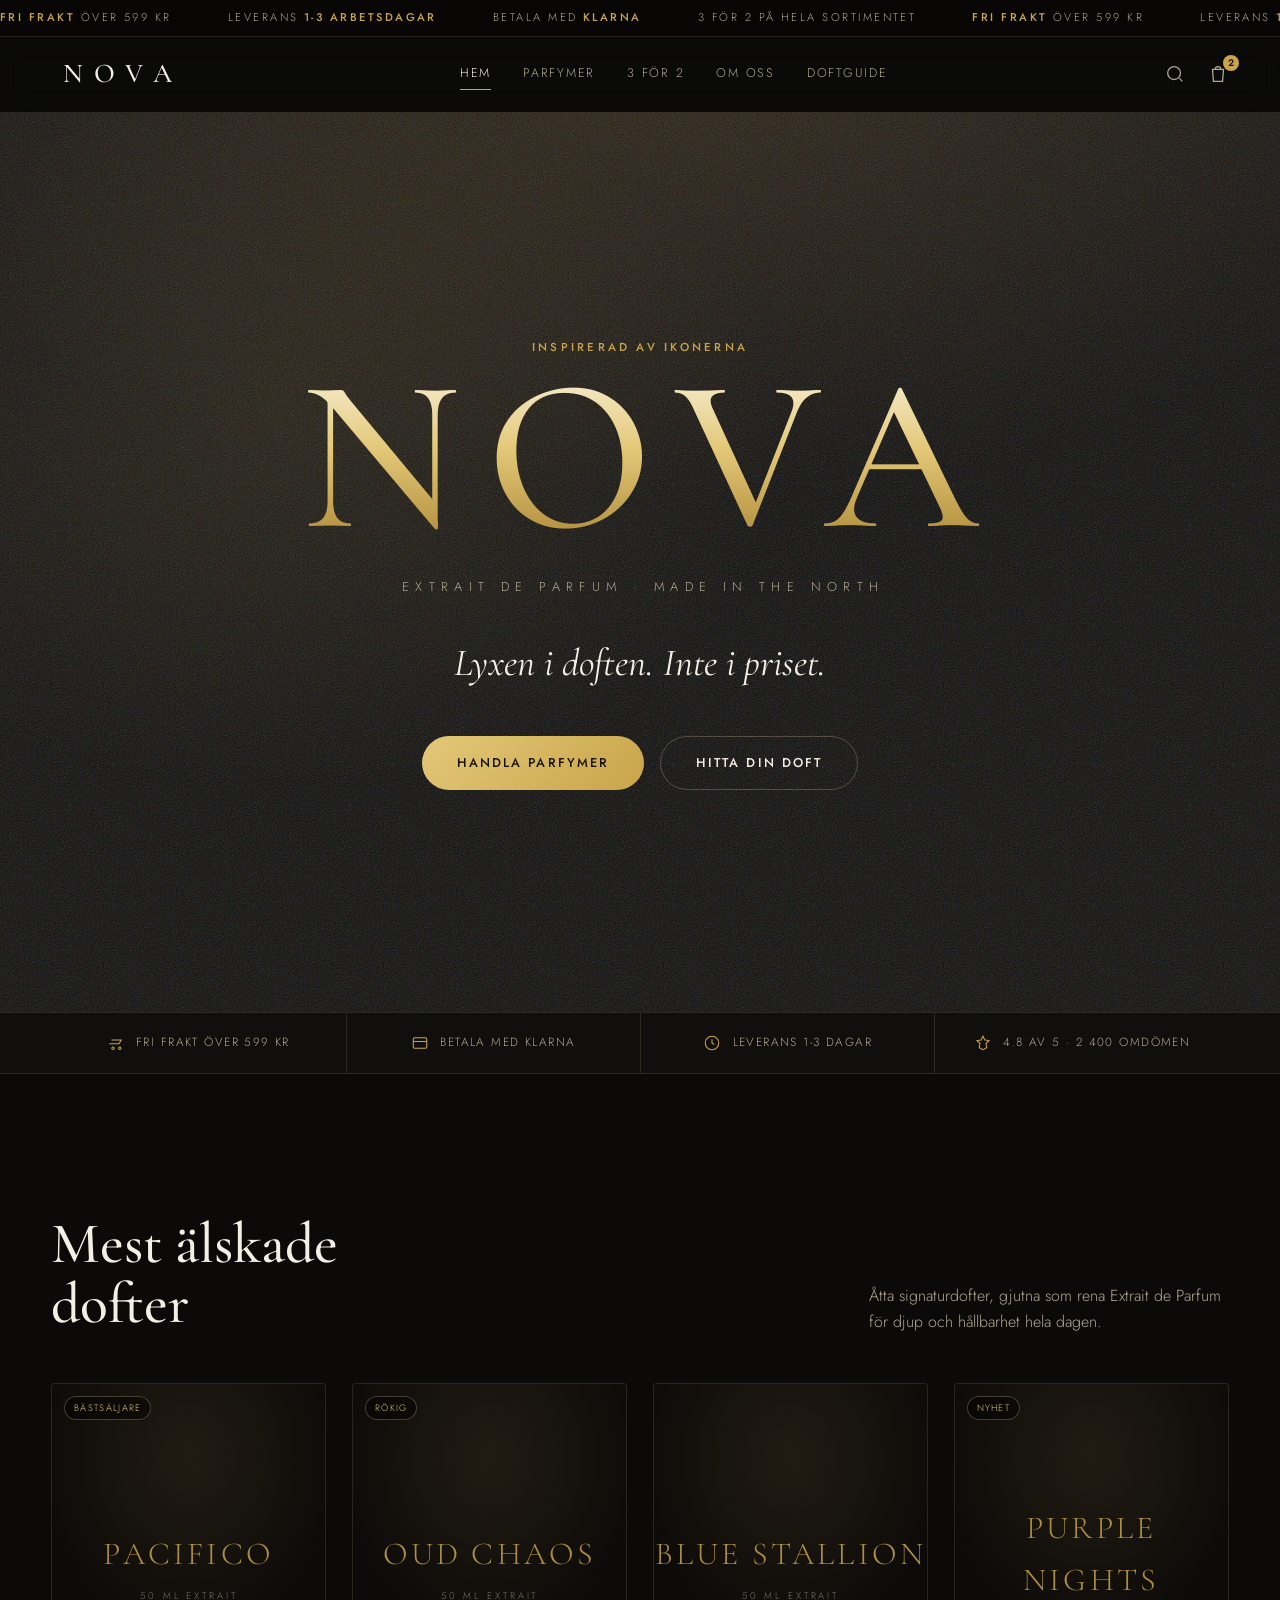
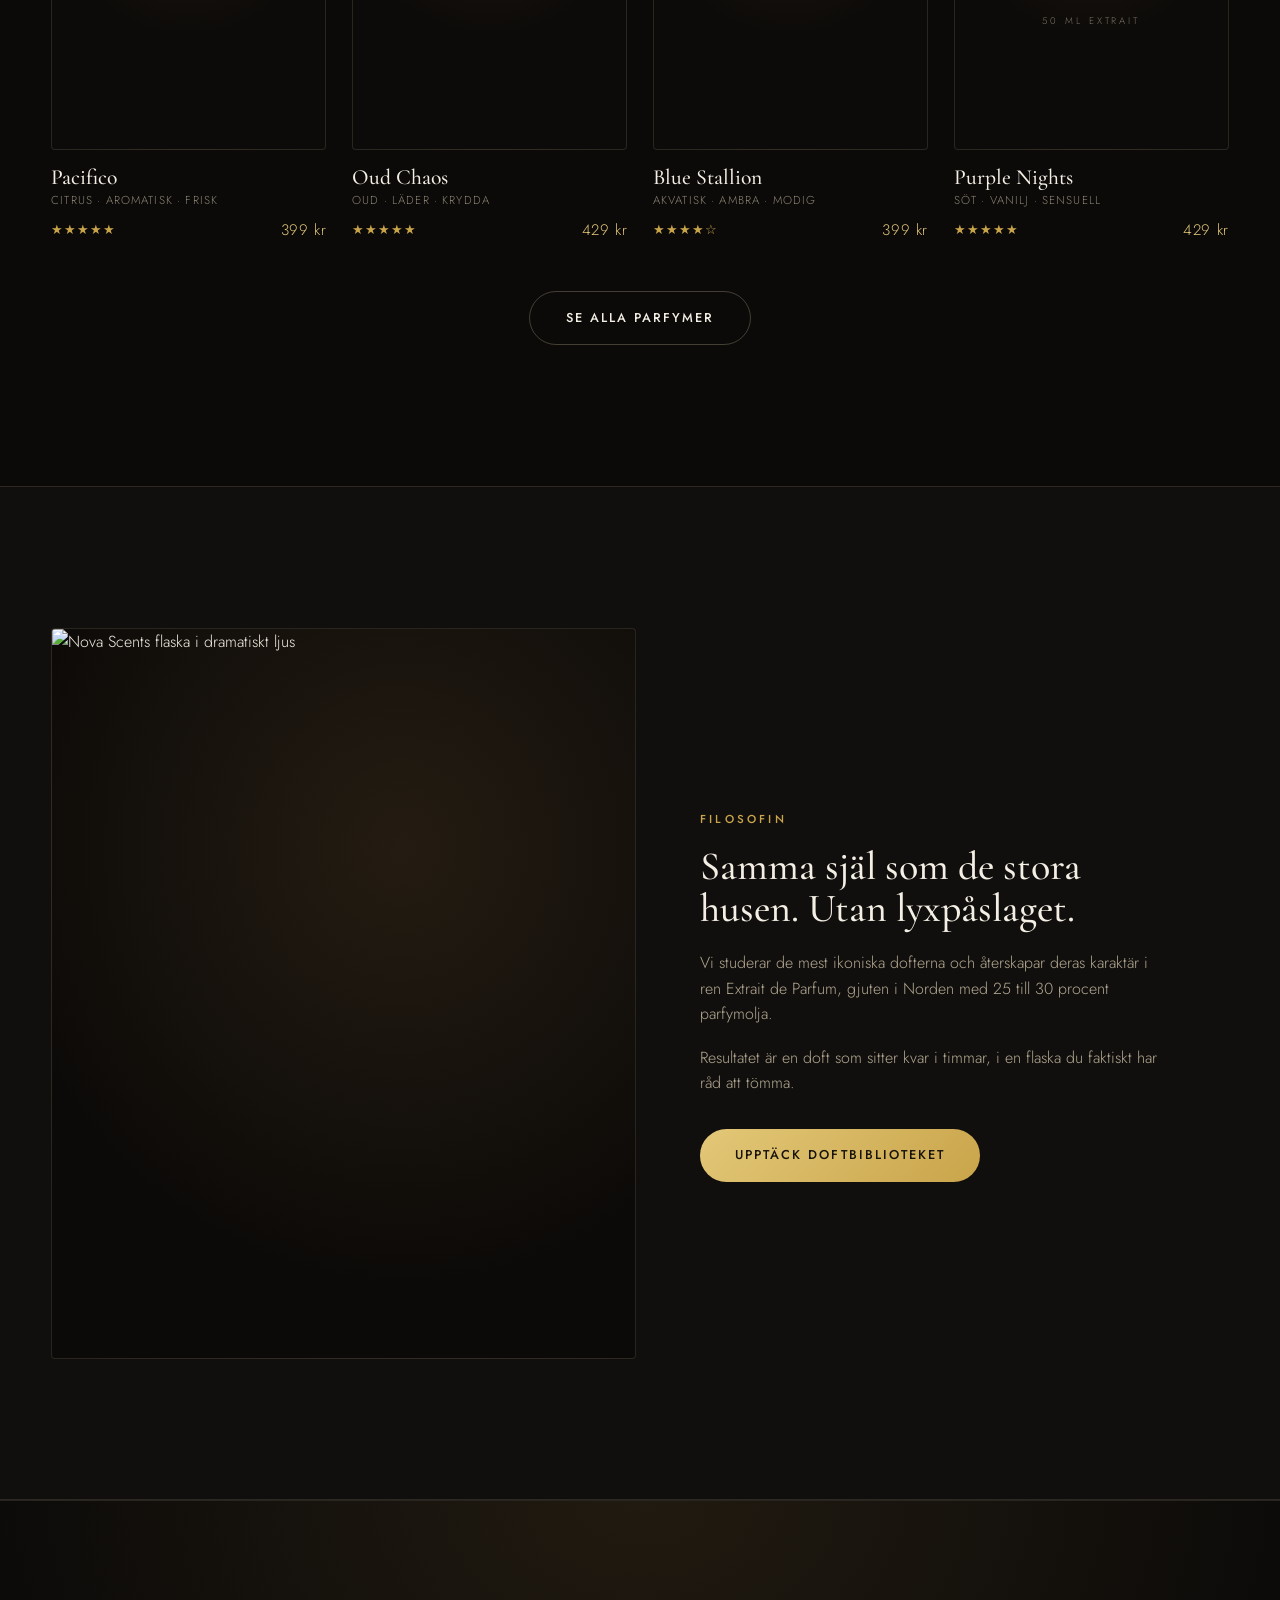
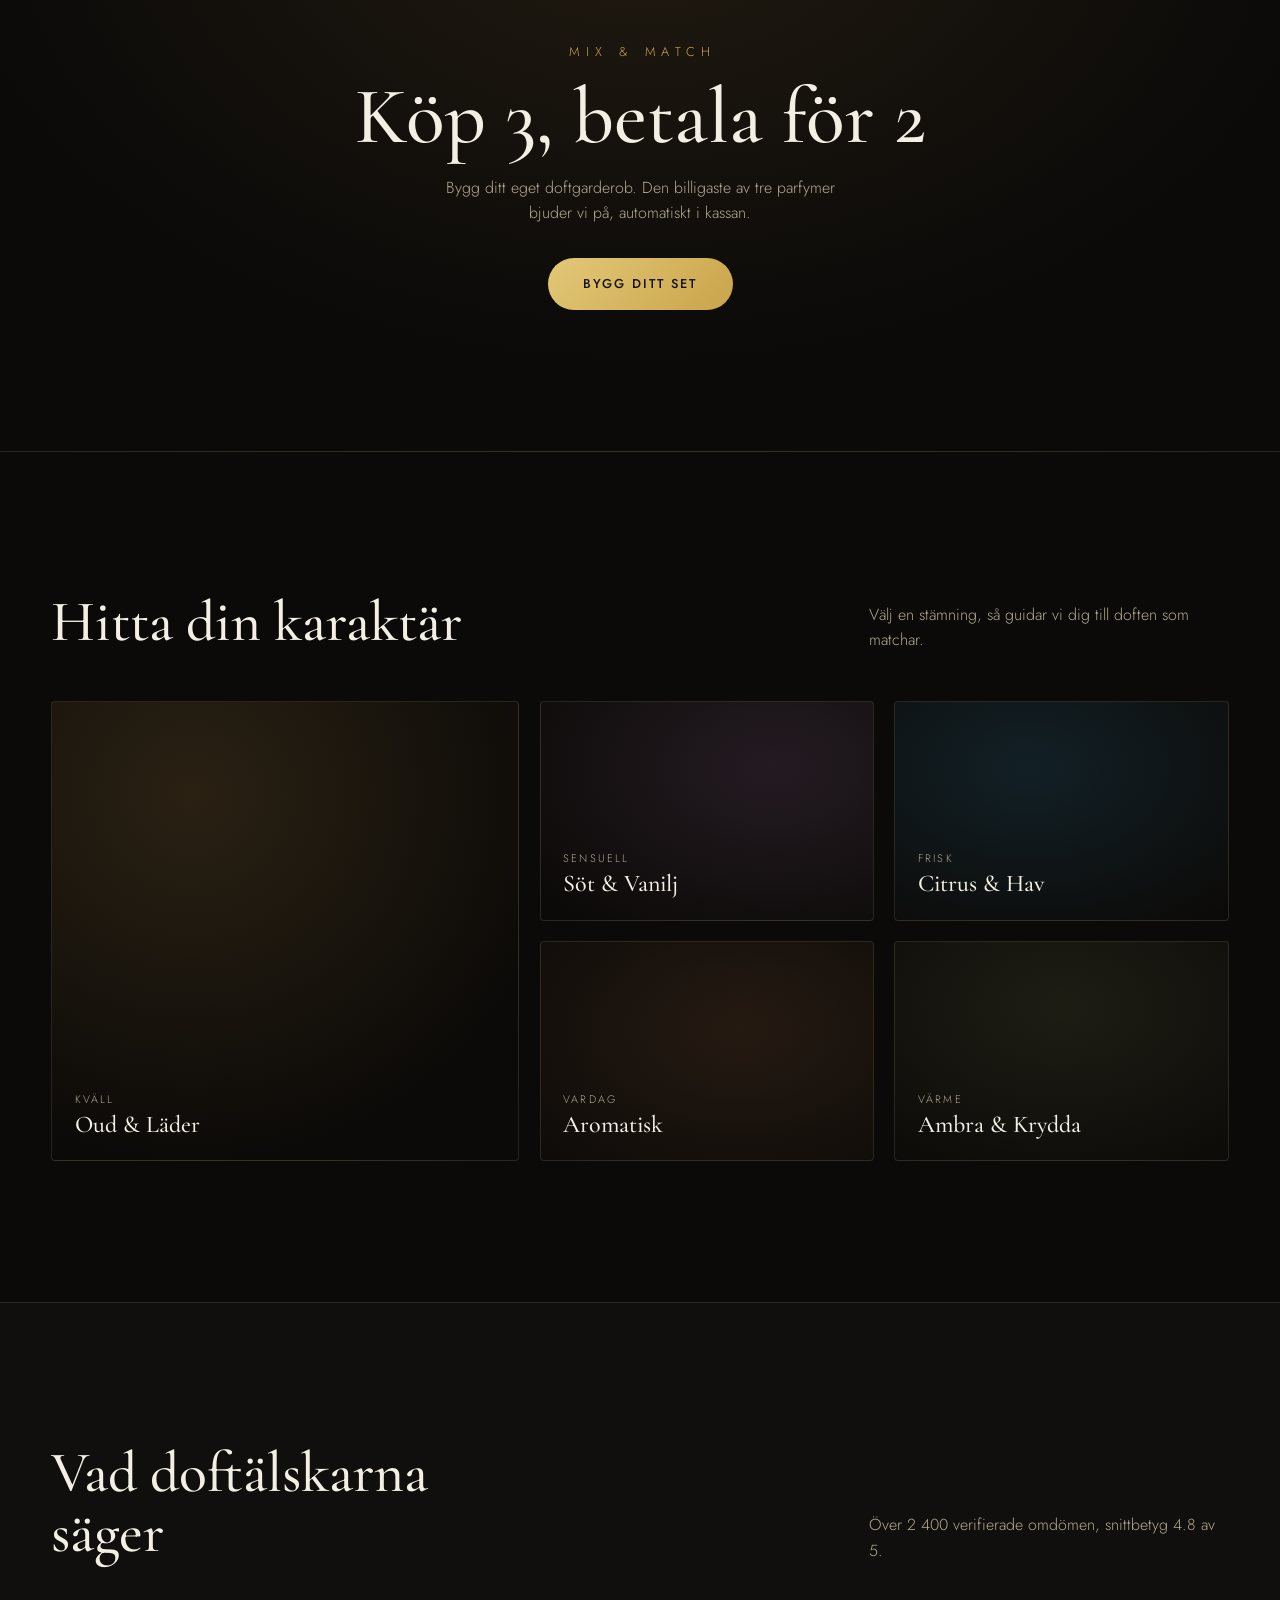
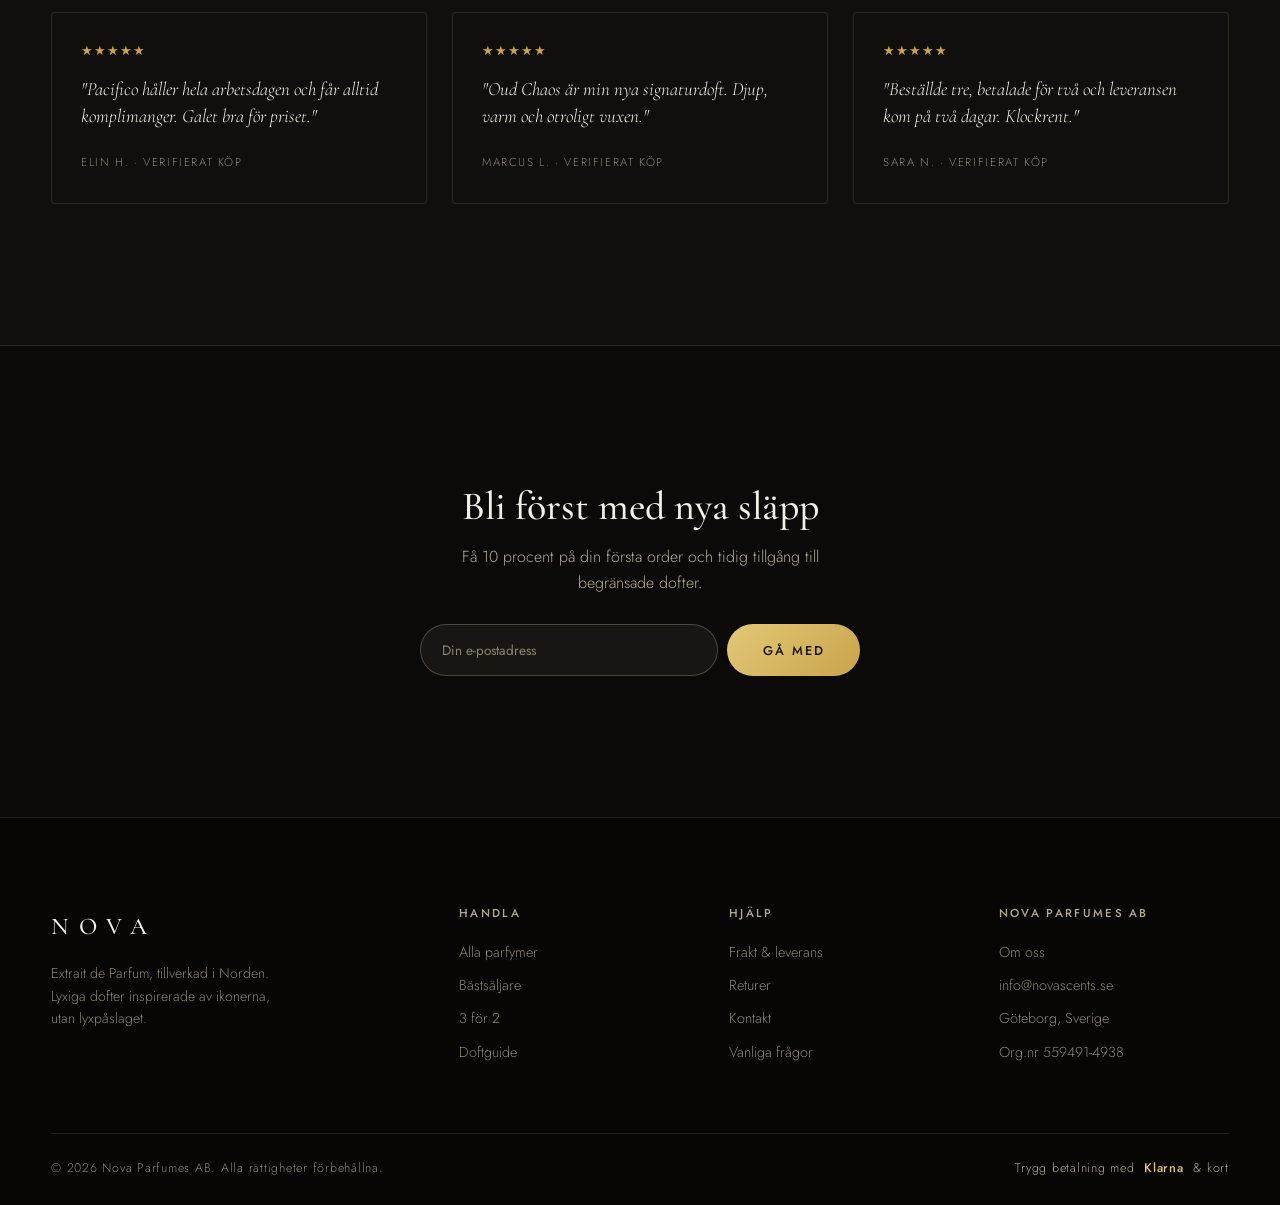
==== prototype/index.html @ f56da037 "Add Nova Scents from-scratch prototype (homepage + product page) Dark editorial-luxury redesign buil" ====
<!DOCTYPE html>
<html lang="sv">
<head>
<meta charset="UTF-8">
<meta name="viewport" content="width=device-width, initial-scale=1">
<title>NOVA Scents · Extrait de Parfum, Made in the North</title>
<meta name="description" content="Lyxiga doftparfymer inspirerade av ikonerna. 50 ml Extrait de Parfum, tillverkad i Norden. Fri frakt, Klarna, leverans 1-3 arbetsdagar.">
<!-- Prototype loads fonts from Google Fonts. In the Shopify port these are self-hosted via the theme font system. -->
<link rel="preconnect" href="https://fonts.googleapis.com">
<link rel="preconnect" href="https://fonts.gstatic.com" crossorigin>
<link href="https://fonts.googleapis.com/css2?family=Cormorant+Garamond:ital,wght@0,400;0,500;0,600;1,400;1,500&family=Jost:wght@300;400;500&display=swap" rel="stylesheet">
<link rel="stylesheet" href="assets/site.css">
</head>
<body>

<!-- Announcement -->
<div class="announce">
  <div class="announce__track">
    <span><b>Fri frakt</b> över 599 kr</span><span>Leverans <b>1-3 arbetsdagar</b></span><span>Betala med <b>Klarna</b></span><span>3 för 2 på hela sortimentet</span>
    <span><b>Fri frakt</b> över 599 kr</span><span>Leverans <b>1-3 arbetsdagar</b></span><span>Betala med <b>Klarna</b></span><span>3 för 2 på hela sortimentet</span>
  </div>
</div>

<!-- Header -->
<header class="header" id="header">
  <div class="wrap header__bar">
    <button class="burger icon-btn" id="burger" aria-label="Meny">
      <svg viewBox="0 0 24 24" fill="none" stroke="currentColor" stroke-width="1.4"><path d="M3 6h18M3 12h18M3 18h18"/></svg>
    </button>
    <a class="brand" href="index.html">NOVA</a>
    <nav class="nav" aria-label="Huvudmeny">
      <a href="index.html" class="is-active">Hem</a>
      <a href="#bestsellers">Parfymer</a>
      <a href="#bundle">3 för 2</a>
      <a href="#story">Om oss</a>
      <a href="product.html">Doftguide</a>
    </nav>
    <div class="header__actions">
      <button class="icon-btn show-lg" aria-label="Sök">
        <svg viewBox="0 0 24 24" fill="none" stroke="currentColor" stroke-width="1.4"><circle cx="11" cy="11" r="7"/><path d="m20 20-3.2-3.2"/></svg>
      </button>
      <button class="icon-btn cart-btn" id="cartOpen" aria-label="Varukorg">
        <svg viewBox="0 0 24 24" fill="none" stroke="currentColor" stroke-width="1.4"><path d="M6 7h12l-1 13H7L6 7Z"/><path d="M9 7a3 3 0 0 1 6 0"/></svg>
        <span class="cart-count">2</span>
      </button>
    </div>
  </div>
</header>

<!-- Hero -->
<section class="hero">
  <div class="hero__bg"></div>
  <div class="hero__grain"></div>
  <div class="hero__sweep"></div>
  <div class="wrap hero__inner">
    <span class="eyebrow" data-reveal>Inspirerad av ikonerna</span>
    <h1 class="hero__mark d1" data-reveal>NOVA</h1>
    <span class="hero__sub d1" data-reveal>Extrait de Parfum · Made in the North</span>
    <p class="hero__line d2" data-reveal>Lyxen i doften. Inte i priset.</p>
    <div class="hero__cta d3" data-reveal>
      <a href="#bestsellers" class="btn btn--gold">Handla parfymer</a>
      <a href="product.html" class="btn btn--ghost">Hitta din doft</a>
    </div>
  </div>
</section>

<!-- Trust -->
<section class="trust">
  <div class="wrap"><div class="trust__grid">
    <div class="trust__item"><svg viewBox="0 0 24 24" fill="none" stroke="currentColor" stroke-width="1.4"><path d="M3 13h13l3-5H6"/><circle cx="8" cy="19" r="1.6"/><circle cx="17" cy="19" r="1.6"/></svg>Fri frakt över 599 kr</div>
    <div class="trust__item"><svg viewBox="0 0 24 24" fill="none" stroke="currentColor" stroke-width="1.4"><rect x="3" y="5" width="18" height="14" rx="2"/><path d="M3 10h18"/></svg>Betala med Klarna</div>
    <div class="trust__item"><svg viewBox="0 0 24 24" fill="none" stroke="currentColor" stroke-width="1.4"><circle cx="12" cy="12" r="9"/><path d="M12 7v5l3 2"/></svg>Leverans 1-3 dagar</div>
    <div class="trust__item"><svg viewBox="0 0 24 24" fill="none" stroke="currentColor" stroke-width="1.4"><path d="m12 3 2.5 5 5.5.8-4 3.9 1 5.5L12 21l-5-2.8 1-5.5-4-3.9 5.5-.8L12 3Z"/></svg>4.8 av 5 · 2 400 omdömen</div>
  </div></div>
</section>

<!-- Bestsellers -->
<section class="section" id="bestsellers">
  <div class="wrap">
    <div class="shead" data-reveal>
      <h2 class="h-xl">Mest älskade dofter</h2>
      <p>Åtta signaturdofter, gjutna som rena Extrait de Parfum för djup och hållbarhet hela dagen.</p>
    </div>
    <div class="pgrid">
      <!-- TODO: replace .card__ph with real product photo <img src="..."> -->
      <article class="card" data-reveal>
        <div class="card__media">
          <span class="card__badge">Bästsäljare</span>
          <div class="card__ph">PACIFICO<small>50 ML EXTRAIT</small></div>
          <div class="card__quick"><a href="product.html" class="btn btn--gold btn--block">Lägg i varukorg</a></div>
        </div>
        <div class="card__info">
          <h3 class="card__title">Pacifico</h3>
          <p class="card__notes">Citrus · Aromatisk · Frisk</p>
          <div class="card__row"><span class="stars">★★★★★</span><span class="card__price">399 kr</span></div>
        </div>
      </article>
      <article class="card d1" data-reveal>
        <div class="card__media">
          <span class="card__badge">Rökig</span>
          <div class="card__ph">OUD CHAOS<small>50 ML EXTRAIT</small></div>
          <div class="card__quick"><a href="product.html" class="btn btn--gold btn--block">Lägg i varukorg</a></div>
        </div>
        <div class="card__info">
          <h3 class="card__title">Oud Chaos</h3>
          <p class="card__notes">Oud · Läder · Krydda</p>
          <div class="card__row"><span class="stars">★★★★★</span><span class="card__price">429 kr</span></div>
        </div>
      </article>
      <article class="card d2" data-reveal>
        <div class="card__media">
          <div class="card__ph">BLUE STALLION<small>50 ML EXTRAIT</small></div>
          <div class="card__quick"><a href="product.html" class="btn btn--gold btn--block">Lägg i varukorg</a></div>
        </div>
        <div class="card__info">
          <h3 class="card__title">Blue Stallion</h3>
          <p class="card__notes">Akvatisk · Ambra · Modig</p>
          <div class="card__row"><span class="stars">★★★★☆</span><span class="card__price">399 kr</span></div>
        </div>
      </article>
      <article class="card d3" data-reveal>
        <div class="card__media">
          <span class="card__badge">Nyhet</span>
          <div class="card__ph">PURPLE NIGHTS<small>50 ML EXTRAIT</small></div>
          <div class="card__quick"><a href="product.html" class="btn btn--gold btn--block">Lägg i varukorg</a></div>
        </div>
        <div class="card__info">
          <h3 class="card__title">Purple Nights</h3>
          <p class="card__notes">Söt · Vanilj · Sensuell</p>
          <div class="card__row"><span class="stars">★★★★★</span><span class="card__price">429 kr</span></div>
        </div>
      </article>
    </div>
    <div style="text-align:center; margin-top:3rem;" data-reveal>
      <a href="#" class="btn btn--ghost">Se alla parfymer</a>
    </div>
  </div>
</section>

<!-- Story / inspired-by -->
<section class="section" id="story" style="background:var(--bg-1); border-block:1px solid var(--line);">
  <div class="wrap split">
    <div class="split__media" data-reveal>
      <!-- TODO: brand/lifestyle photo, ~1200x1500 -->
      <img src="https://picsum.photos/seed/nova-noir-bottle/1000/1250" alt="Nova Scents flaska i dramatiskt ljus">
    </div>
    <div class="split__body d1" data-reveal>
      <span class="eyebrow">Filosofin</span>
      <h2 class="h-lg" style="margin-top:1rem;">Samma själ som de stora husen. Utan lyxpåslaget.</h2>
      <p>Vi studerar de mest ikoniska dofterna och återskapar deras karaktär i ren Extrait de Parfum, gjuten i Norden med 25 till 30 procent parfymolja.</p>
      <p>Resultatet är en doft som sitter kvar i timmar, i en flaska du faktiskt har råd att tömma.</p>
      <a href="#bestsellers" class="btn btn--gold">Upptäck doftbiblioteket</a>
    </div>
  </div>
</section>

<!-- Bundle band -->
<section class="section bundle" id="bundle">
  <div class="wrap" data-reveal>
    <span class="hero__sub" style="margin:0; color:var(--gold);">Mix &amp; Match</span>
    <h2 class="display" style="font-size:clamp(2.6rem,7vw,5rem);">Köp 3, betala för 2</h2>
    <p>Bygg ditt eget doftgarderob. Den billigaste av tre parfymer bjuder vi på, automatiskt i kassan.</p>
    <a href="#bestsellers" class="btn btn--gold">Bygg ditt set</a>
  </div>
</section>

<!-- Scent finder -->
<section class="section">
  <div class="wrap">
    <div class="shead" data-reveal>
      <h2 class="h-xl">Hitta din karaktär</h2>
      <p>Välj en stämning, så guidar vi dig till doften som matchar.</p>
    </div>
    <div class="bento">
      <a class="tile" href="#bestsellers" data-reveal><div class="tile__glow"></div><div><span>Kväll</span><h3>Oud &amp; Läder</h3></div></a>
      <a class="tile d1" href="#bestsellers" data-reveal><div class="tile__glow"></div><div><span>Sensuell</span><h3>Söt &amp; Vanilj</h3></div></a>
      <a class="tile d2" href="#bestsellers" data-reveal><div class="tile__glow"></div><div><span>Frisk</span><h3>Citrus &amp; Hav</h3></div></a>
      <a class="tile d1" href="#bestsellers" data-reveal><div class="tile__glow"></div><div><span>Vardag</span><h3>Aromatisk</h3></div></a>
      <a class="tile d2" href="#bestsellers" data-reveal><div class="tile__glow"></div><div><span>Värme</span><h3>Ambra &amp; Krydda</h3></div></a>
    </div>
  </div>
</section>

<!-- Reviews -->
<section class="section" style="background:var(--bg-1); border-block:1px solid var(--line);">
  <div class="wrap">
    <div class="shead" data-reveal><h2 class="h-xl">Vad doftälskarna säger</h2><p>Över 2 400 verifierade omdömen, snittbetyg 4.8 av 5.</p></div>
    <div class="reviews">
      <figure class="quote" data-reveal><div class="stars">★★★★★</div><p>"Pacifico håller hela arbetsdagen och får alltid komplimanger. Galet bra för priset."</p><cite>Elin H. · Verifierat köp</cite></figure>
      <figure class="quote d1" data-reveal><div class="stars">★★★★★</div><p>"Oud Chaos är min nya signaturdoft. Djup, varm och otroligt vuxen."</p><cite>Marcus L. · Verifierat köp</cite></figure>
      <figure class="quote d2" data-reveal><div class="stars">★★★★★</div><p>"Beställde tre, betalade för två och leveransen kom på två dagar. Klockrent."</p><cite>Sara N. · Verifierat köp</cite></figure>
    </div>
  </div>
</section>

<!-- Newsletter -->
<section class="section news">
  <div class="wrap" data-reveal>
    <h2 class="h-lg">Bli först med nya släpp</h2>
    <p style="color:var(--muted); max-width:42ch; margin:1rem auto 0;">Få 10 procent på din första order och tidig tillgång till begränsade dofter.</p>
    <form onsubmit="return false;">
      <input class="field" type="email" placeholder="Din e-postadress" aria-label="E-post" required>
      <button class="btn btn--gold" type="submit">Gå med</button>
    </form>
  </div>
</section>

<!-- Footer -->
<footer class="footer">
  <div class="wrap">
    <div class="footer__top">
      <div class="footer__brand">
        <span class="brand">NOVA</span>
        <p>Extrait de Parfum, tillverkad i Norden. Lyxiga dofter inspirerade av ikonerna, utan lyxpåslaget.</p>
      </div>
      <div class="fcol"><h4>Handla</h4><a href="#bestsellers">Alla parfymer</a><a href="#bestsellers">Bästsäljare</a><a href="#bundle">3 för 2</a><a href="product.html">Doftguide</a></div>
      <div class="fcol"><h4>Hjälp</h4><a href="#">Frakt &amp; leverans</a><a href="#">Returer</a><a href="#">Kontakt</a><a href="#">Vanliga frågor</a></div>
      <div class="fcol"><h4>Nova Parfumes AB</h4><a href="#">Om oss</a><a href="mailto:info@novascents.se">info@novascents.se</a><a href="#">Göteborg, Sverige</a><a href="#">Org.nr 559491-4938</a></div>
    </div>
    <div class="footer__bottom">
      <span>© 2026 Nova Parfumes AB. Alla rättigheter förbehållna.</span>
      <span class="pay">Trygg betalning med <b>Klarna</b> &amp; kort</span>
    </div>
  </div>
</footer>

<!-- Mobile nav -->
<nav class="mnav" id="mnav" aria-label="Mobilmeny">
  <a href="index.html">Hem</a><a href="#bestsellers">Parfymer</a><a href="#bundle">3 för 2</a><a href="#story">Om oss</a><a href="product.html">Doftguide</a>
</nav>

<!-- Cart drawer -->
<div class="scrim" id="scrim"></div>
<aside class="drawer" id="drawer" aria-label="Varukorg">
  <div class="drawer__head"><h3>Din varukorg</h3><button class="icon-btn" id="cartClose" aria-label="Stäng">
    <svg viewBox="0 0 24 24" fill="none" stroke="currentColor" stroke-width="1.5"><path d="M6 6l12 12M18 6 6 18"/></svg></button></div>
  <div class="drawer__body">
    <div class="drawer__line"><div class="drawer__thumb">P</div><div><h4 style="font-family:var(--serif);font-size:1.1rem;">Pacifico</h4><p style="color:var(--muted-2);font-size:0.8rem;">50 ml · Antal 1</p><span style="color:var(--gold-soft);font-size:0.9rem;">399 kr</span></div></div>
    <div class="drawer__line"><div class="drawer__thumb">O</div><div><h4 style="font-family:var(--serif);font-size:1.1rem;">Oud Chaos</h4><p style="color:var(--muted-2);font-size:0.8rem;">50 ml · Antal 1</p><span style="color:var(--gold-soft);font-size:0.9rem;">429 kr</span></div></div>
  </div>
  <div class="drawer__foot">
    <div class="drawer__total"><span>Delsumma</span><b>828 kr</b></div>
    <a href="#" class="btn btn--gold btn--block">Till kassan</a>
  </div>
</aside>

<script src="assets/site.js" defer></script>
</body>
</html>
---- prototype/assets/site.css ----
/* ==========================================================================
   NOVA SCENTS : prototype design system
   Dark editorial luxury. Off-black + gold + cream. Didone serif (Cormorant)
   display + geometric sans (Jost) UI. Native CSS, no build step, so it ports
   straight into a Shopify Liquid theme (theme.css / sections) later.

   Dials: VARIANCE 7 / MOTION 6 / DENSITY 3.
   One accent (gold), one radius scale, one theme (dark). Zero em-dashes.
   ========================================================================== */

/* ----- Tokens ----------------------------------------------------------- */
:root {
  /* Surfaces (off-black, never pure #000) */
  --bg:            #0b0a09;
  --bg-1:          #110f0d;
  --bg-2:          #181512;
  --line:          rgba(214, 197, 160, 0.14);
  --line-strong:   rgba(214, 197, 160, 0.28);

  /* Ink */
  --cream:         #f4efe4;
  --muted:         #b3a892;
  --muted-2:       #8c8472;

  /* Single accent: warm gold */
  --gold:          #c9a44a;
  --gold-soft:     #e3c878;
  --gold-deep:     #a98432;
  --gold-tint:     rgba(201, 164, 74, 0.12);

  /* Type */
  --serif: "Cormorant Garamond", "Gilda Display", Georgia, serif;
  --sans:  "Jost", "Helvetica Neue", Arial, sans-serif;

  /* Radius (one scale: soft 4px, buttons pill) */
  --r-sm: 3px;
  --r-md: 4px;
  --r-pill: 999px;

  /* Motion */
  --ease: cubic-bezier(0.22, 1, 0.36, 1);
  --t-fast: 200ms;
  --t-med: 420ms;
  --t-slow: 760ms;

  /* Layout */
  --page: 1320px;
  --gut: clamp(1.1rem, 4vw, 3.5rem);

  --shadow: 0 18px 50px rgba(0, 0, 0, 0.45);
}

/* ----- Reset ------------------------------------------------------------ */
* { box-sizing: border-box; margin: 0; padding: 0; }
html { scroll-behavior: smooth; -webkit-text-size-adjust: 100%; }
body {
  background: var(--bg);
  color: var(--cream);
  font-family: var(--sans);
  font-size: 16px;
  line-height: 1.6;
  font-weight: 300;
  -webkit-font-smoothing: antialiased;
  -moz-osx-font-smoothing: grayscale;
  overflow-x: hidden;
}
img { max-width: 100%; display: block; }
a { color: inherit; text-decoration: none; }
button { font-family: inherit; cursor: pointer; border: none; background: none; color: inherit; }
::selection { background: var(--gold-tint); color: var(--gold-soft); }

h1, h2, h3, h4 { font-family: var(--serif); font-weight: 500; line-height: 1.04; letter-spacing: 0; text-wrap: balance; }
.display { font-size: clamp(2.8rem, 8vw, 6.5rem); font-weight: 500; }
.h-xl { font-size: clamp(2.2rem, 5vw, 3.6rem); }
.h-lg { font-size: clamp(1.7rem, 3.4vw, 2.5rem); }

.wrap { width: 100%; max-width: var(--page); margin-inline: auto; padding-inline: var(--gut); }
.section { padding-block: clamp(4.5rem, 11vw, 9rem); }

/* Eyebrow (rationed: max 1 per 3 sections) */
.eyebrow {
  font-size: 0.72rem; letter-spacing: 0.28em; text-transform: uppercase;
  color: var(--gold); font-weight: 500;
}

/* ----- Buttons ---------------------------------------------------------- */
.btn {
  display: inline-flex; align-items: center; justify-content: center; gap: 0.6rem;
  font-family: var(--sans); font-weight: 500; font-size: 0.8rem;
  letter-spacing: 0.16em; text-transform: uppercase;
  padding: 1rem 2.2rem; border-radius: var(--r-pill);
  transition: transform var(--t-fast) var(--ease), background var(--t-fast) var(--ease),
              color var(--t-fast) var(--ease), box-shadow var(--t-fast) var(--ease);
  white-space: nowrap;
}
.btn:active { transform: translateY(1px) scale(0.99); }
.btn--gold { background: linear-gradient(135deg, var(--gold-soft), var(--gold)); color: #17120a; }
.btn--gold:hover { box-shadow: 0 10px 30px rgba(201, 164, 74, 0.32); transform: translateY(-2px); }
.btn--ghost { border: 1px solid var(--line-strong); color: var(--cream); }
.btn--ghost:hover { border-color: var(--gold); color: var(--gold-soft); transform: translateY(-2px); }
.btn--block { width: 100%; }

.link-gold { color: var(--gold-soft); position: relative; }
.link-gold::after { content: ""; position: absolute; left: 0; bottom: -2px; width: 0; height: 1px; background: var(--gold); transition: width var(--t-med) var(--ease); }
.link-gold:hover::after { width: 100%; }

/* ----- Announcement bar ------------------------------------------------- */
.announce { background: #070605; border-bottom: 1px solid var(--line); overflow: hidden; }
.announce__track { display: flex; gap: 3.5rem; padding: 0.55rem 0; white-space: nowrap; width: max-content;
  animation: marquee 32s linear infinite; }
.announce__track span { font-size: 0.7rem; letter-spacing: 0.22em; text-transform: uppercase; color: var(--muted); }
.announce__track b { color: var(--gold); font-weight: 500; }
@keyframes marquee { to { transform: translateX(-50%); } }

/* ----- Header ----------------------------------------------------------- */
.header { position: sticky; top: 0; z-index: 50; background: rgba(11, 10, 9, 0.6);
  backdrop-filter: blur(14px); -webkit-backdrop-filter: blur(14px);
  border-bottom: 1px solid transparent; transition: background var(--t-med), border-color var(--t-med); }
.header.is-scrolled { background: rgba(9, 8, 7, 0.92); border-bottom-color: var(--line); }
.header__bar { display: flex; align-items: center; justify-content: space-between; height: 74px; }
.brand { font-family: var(--serif); font-size: 1.7rem; letter-spacing: 0.42em; padding-left: 0.42em; font-weight: 500; color: var(--cream); }
.nav { display: flex; gap: 2rem; }
.nav a { font-size: 0.78rem; letter-spacing: 0.14em; text-transform: uppercase; color: var(--muted); transition: color var(--t-fast); position: relative; }
.nav a:hover, .nav a.is-active { color: var(--cream); }
.nav a.is-active::after { content: ""; position: absolute; left: 0; right: 0; bottom: -6px; height: 1px; background: var(--gold); }
.header__actions { display: flex; align-items: center; gap: 1.3rem; }
.icon-btn { width: 22px; height: 22px; color: var(--muted); transition: color var(--t-fast); }
.icon-btn:hover { color: var(--gold-soft); }
.cart-btn { position: relative; }
.cart-count { position: absolute; top: -8px; right: -10px; background: var(--gold); color: #17120a;
  font-size: 0.6rem; font-weight: 600; min-width: 16px; height: 16px; border-radius: 999px;
  display: grid; place-items: center; padding: 0 4px; }
.burger { display: none; }

/* ----- Hero ------------------------------------------------------------- */
.hero { position: relative; min-height: 100dvh; display: flex; align-items: center; overflow: hidden; isolation: isolate; }
.hero__bg { position: absolute; inset: 0; z-index: -3;
  background:
    radial-gradient(120% 90% at 50% -10%, #2b2113 0%, #0b0a09 58%),
    radial-gradient(80% 60% at 80% 110%, #1c1813 0%, transparent 60%); }
.hero__bg::after { /* subtle drifting glow */
  content: ""; position: absolute; inset: -20%;
  background: radial-gradient(40% 40% at 30% 40%, rgba(201,164,74,0.10), transparent 70%);
  animation: drift 16s ease-in-out infinite alternate; }
@keyframes drift { to { transform: translate3d(8%, -6%, 0) scale(1.1); } }
.hero__grain { position: absolute; inset: 0; z-index: -1; pointer-events: none; opacity: 0.5;
  background-image: url("data:image/svg+xml,%3Csvg xmlns='http://www.w3.org/2000/svg' width='140' height='140'%3E%3Cfilter id='n'%3E%3CfeTurbulence type='fractalNoise' baseFrequency='0.85' numOctaves='2' stitchTiles='stitch'/%3E%3C/filter%3E%3Crect width='100%25' height='100%25' filter='url(%23n)' opacity='0.5'/%3E%3C/svg%3E"); }
.hero__sweep { position: absolute; inset: -30%; z-index: -1; pointer-events: none;
  background: linear-gradient(115deg, transparent 42%, rgba(227,200,120,0.10) 50%, transparent 58%);
  transform: translateX(-120%); animation: sweep 4.2s var(--ease) 0.6s 1; }
@keyframes sweep { to { transform: translateX(120%); } }

.hero__inner { width: 100%; text-align: center; padding-block: 6rem; }
.hero__mark { font-family: var(--serif); font-size: clamp(4.5rem, 17vw, 14rem); letter-spacing: 0.12em;
  padding-left: 0.12em; line-height: 0.9; font-weight: 500;
  background: linear-gradient(180deg, #fbf4df 0%, var(--gold-soft) 46%, var(--gold-deep) 100%);
  -webkit-background-clip: text; background-clip: text; color: transparent; }
.hero__sub { display: block; font-family: var(--sans); font-size: 0.8rem; letter-spacing: 0.5em;
  text-transform: uppercase; color: var(--muted); margin-top: 1.4rem; padding-left: 0.5em; }
.hero__line { font-family: var(--serif); font-style: italic; font-size: clamp(1.5rem, 3.4vw, 2.4rem);
  color: var(--cream); margin-top: 2.2rem; font-weight: 400; }
.hero__cta { display: flex; gap: 1rem; justify-content: center; flex-wrap: wrap; margin-top: 2.6rem; }

/* ----- Trust strip ------------------------------------------------------ */
.trust { border-block: 1px solid var(--line); background: var(--bg-1); }
.trust__grid { display: grid; grid-template-columns: repeat(4, 1fr); }
.trust__item { display: flex; align-items: center; justify-content: center; gap: 0.7rem;
  padding: 1.3rem 1rem; text-align: center; font-size: 0.74rem; letter-spacing: 0.12em;
  text-transform: uppercase; color: var(--muted); border-left: 1px solid var(--line); }
.trust__item:first-child { border-left: none; }
.trust__item svg { width: 18px; height: 18px; color: var(--gold); flex: none; }

/* ----- Section heads ---------------------------------------------------- */
.shead { display: flex; align-items: flex-end; justify-content: space-between; gap: 2rem; margin-bottom: 3rem; }
.shead h2 { max-width: 16ch; }
.shead p { color: var(--muted); max-width: 40ch; }

/* ----- Product grid / cards --------------------------------------------- */
.pgrid { display: grid; grid-template-columns: repeat(4, 1fr); gap: clamp(1rem, 2vw, 1.8rem); }
.card { position: relative; }
.card__media { position: relative; aspect-ratio: 3 / 4; border-radius: var(--r-md); overflow: hidden;
  background:
    radial-gradient(80% 70% at 50% 20%, #211b12 0%, #0d0b09 70%);
  border: 1px solid var(--line); display: grid; place-items: center; }
.card__media img { position: absolute; inset: 0; width: 100%; height: 100%; object-fit: cover;
  transition: transform var(--t-slow) var(--ease); }
.card:hover .card__media img { transform: scale(1.06); }
/* placeholder mark shown until real product photo drops in */
.card__ph { font-family: var(--serif); font-size: 2rem; letter-spacing: 0.1em; color: var(--gold);
  text-align: center; opacity: 0.85; }
.card__ph small { display: block; font-family: var(--sans); font-size: 0.6rem; letter-spacing: 0.3em;
  color: var(--muted-2); margin-top: 0.6rem; }
.card__badge { position: absolute; top: 12px; left: 12px; z-index: 2;
  font-size: 0.58rem; letter-spacing: 0.14em; text-transform: uppercase; color: var(--gold-soft);
  border: 1px solid var(--line-strong); background: rgba(7,6,5,0.6); backdrop-filter: blur(6px);
  padding: 4px 9px; border-radius: var(--r-pill); }
.card__quick { position: absolute; left: 12px; right: 12px; bottom: 12px; z-index: 2;
  opacity: 0; transform: translateY(10px); transition: opacity var(--t-med) var(--ease), transform var(--t-med) var(--ease); }
.card:hover .card__quick { opacity: 1; transform: none; }
.card__info { padding-top: 1rem; }
.card__title { font-family: var(--serif); font-size: 1.35rem; }
.card__notes { font-size: 0.72rem; letter-spacing: 0.1em; text-transform: uppercase; color: var(--muted-2); margin-top: 0.2rem; }
.card__row { display: flex; align-items: center; justify-content: space-between; margin-top: 0.55rem; }
.card__price { color: var(--gold-soft); font-size: 0.95rem; letter-spacing: 0.04em; }
.stars { color: var(--gold); font-size: 0.8rem; letter-spacing: 1px; }

/* ----- Split editorial -------------------------------------------------- */
.split { display: grid; grid-template-columns: 1.05fr 0.95fr; gap: clamp(1.5rem, 5vw, 5rem); align-items: center; }
.split__media { aspect-ratio: 4 / 5; border-radius: var(--r-md); overflow: hidden; border: 1px solid var(--line);
  background: radial-gradient(70% 60% at 60% 30%, #241c12, #0c0a08); position: relative; }
.split__media img { width: 100%; height: 100%; object-fit: cover; }
.split__body h2 { margin-bottom: 1.3rem; }
.split__body p { color: var(--muted); margin-bottom: 1.1rem; max-width: 52ch; }
.split__body .btn { margin-top: 1rem; }

/* ----- Bundle band ------------------------------------------------------ */
.bundle { position: relative; text-align: center; border-block: 1px solid var(--line);
  background: radial-gradient(90% 140% at 50% 0%, #211a10 0%, var(--bg) 60%); overflow: hidden; }
.bundle h2 { margin: 0.8rem auto 1rem; }
.bundle p { color: var(--muted); max-width: 46ch; margin: 0 auto 2rem; }

/* ----- Scent finder tiles (bento) --------------------------------------- */
.bento { display: grid; grid-template-columns: 1.4fr 1fr 1fr; grid-auto-rows: 220px; gap: clamp(0.8rem, 1.6vw, 1.4rem); }
.tile { position: relative; border-radius: var(--r-md); overflow: hidden; border: 1px solid var(--line);
  display: flex; align-items: flex-end; padding: 1.4rem; transition: border-color var(--t-med); }
.tile:hover { border-color: var(--line-strong); }
.tile:nth-child(1) { grid-row: span 2; background: radial-gradient(80% 80% at 30% 20%, #2a2113, #0c0a08); }
.tile:nth-child(2) { background: radial-gradient(90% 90% at 70% 30%, #241b22, #0c0a08); }
.tile:nth-child(3) { background: radial-gradient(90% 90% at 40% 30%, #122026, #0c0a08); }
.tile:nth-child(4) { background: radial-gradient(90% 90% at 60% 40%, #251a12, #0c0a08); }
.tile:nth-child(5) { background: radial-gradient(90% 90% at 50% 30%, #1d1d14, #0c0a08); }
.tile h3 { font-size: 1.5rem; }
.tile span { display: block; font-family: var(--sans); font-size: 0.68rem; letter-spacing: 0.2em; text-transform: uppercase; color: var(--muted); margin-bottom: 0.3rem; }
.tile__glow { position: absolute; inset: 0; background: radial-gradient(60% 60% at 50% 120%, var(--gold-tint), transparent 70%); opacity: 0; transition: opacity var(--t-med); }
.tile:hover .tile__glow { opacity: 1; }

/* ----- Reviews ---------------------------------------------------------- */
.reviews { display: grid; grid-template-columns: repeat(3, 1fr); gap: clamp(1rem, 2vw, 1.6rem); }
.quote { border: 1px solid var(--line); border-radius: var(--r-md); padding: 1.8rem; background: var(--bg-1); }
.quote .stars { margin-bottom: 0.9rem; }
.quote p { font-family: var(--serif); font-style: italic; font-size: 1.18rem; color: var(--cream); margin-bottom: 1.2rem; line-height: 1.4; }
.quote cite { font-style: normal; font-size: 0.72rem; letter-spacing: 0.14em; text-transform: uppercase; color: var(--muted-2); }

/* ----- Newsletter ------------------------------------------------------- */
.news { text-align: center; }
.news form { display: flex; gap: 0.6rem; max-width: 440px; margin: 1.8rem auto 0; }
.field { flex: 1; background: var(--bg-2); border: 1px solid var(--line-strong); color: var(--cream);
  border-radius: var(--r-pill); padding: 0.95rem 1.3rem; font-family: var(--sans); font-size: 0.85rem; }
.field::placeholder { color: var(--muted-2); }
.field:focus { outline: 2px solid var(--gold); outline-offset: 2px; border-color: transparent; }

/* ----- Footer ----------------------------------------------------------- */
.footer { background: #070605; border-top: 1px solid var(--line); padding-top: clamp(3.5rem, 7vw, 6rem); }
.footer__top { display: grid; grid-template-columns: 1.6fr 1fr 1fr 1fr; gap: 2.5rem; }
.footer__brand .brand { padding: 0; font-size: 1.5rem; }
.footer__brand p { color: var(--muted-2); margin-top: 1rem; max-width: 30ch; font-size: 0.88rem; }
.fcol h4 { font-family: var(--sans); font-size: 0.72rem; letter-spacing: 0.2em; text-transform: uppercase; color: var(--muted); margin-bottom: 1rem; font-weight: 500; }
.fcol a { display: block; color: var(--muted-2); font-size: 0.9rem; padding: 0.32rem 0; transition: color var(--t-fast); }
.fcol a:hover { color: var(--gold-soft); }
.footer__bottom { display: flex; align-items: center; justify-content: space-between; flex-wrap: wrap; gap: 1rem;
  margin-top: clamp(2.5rem, 5vw, 4rem); padding-block: 1.6rem; border-top: 1px solid var(--line);
  font-size: 0.78rem; color: var(--muted-2); letter-spacing: 0.06em; }
.pay { display: flex; gap: 0.6rem; align-items: center; color: var(--muted); }
.pay b { color: var(--gold-soft); font-weight: 500; }

/* ----- Cart drawer ------------------------------------------------------ */
.scrim { position: fixed; inset: 0; background: rgba(4,3,3,0.6); backdrop-filter: blur(2px);
  opacity: 0; visibility: hidden; transition: opacity var(--t-med); z-index: 80; }
.scrim.is-open { opacity: 1; visibility: visible; }
.drawer { position: fixed; top: 0; right: 0; height: 100dvh; width: min(420px, 92vw); z-index: 90;
  background: var(--bg-1); border-left: 1px solid var(--line); transform: translateX(100%);
  transition: transform var(--t-med) var(--ease); display: flex; flex-direction: column; }
.drawer.is-open { transform: none; }
.drawer__head { display: flex; align-items: center; justify-content: space-between; padding: 1.4rem var(--gut); border-bottom: 1px solid var(--line); }
.drawer__head h3 { font-size: 1.3rem; }
.drawer__body { flex: 1; overflow-y: auto; padding: 1.4rem var(--gut); }
.drawer__line { display: flex; gap: 1rem; padding: 1rem 0; border-bottom: 1px solid var(--line); }
.drawer__thumb { width: 64px; height: 80px; border-radius: var(--r-sm); border: 1px solid var(--line);
  background: radial-gradient(70% 70% at 50% 25%, #241c12, #0c0a08); display: grid; place-items: center;
  font-family: var(--serif); color: var(--gold); flex: none; }
.drawer__foot { padding: 1.4rem var(--gut); border-top: 1px solid var(--line); }
.drawer__total { display: flex; justify-content: space-between; margin-bottom: 1rem; font-size: 0.95rem; }
.drawer__total b { color: var(--gold-soft); }

/* ----- Reveal animation ------------------------------------------------- */
[data-reveal] { opacity: 0; transform: translateY(26px); transition: opacity var(--t-slow) var(--ease), transform var(--t-slow) var(--ease); }
[data-reveal].in { opacity: 1; transform: none; }
[data-reveal].d1 { transition-delay: 90ms; }
[data-reveal].d2 { transition-delay: 180ms; }
[data-reveal].d3 { transition-delay: 270ms; }

/* ----- Responsive ------------------------------------------------------- */
@media (max-width: 1000px) {
  .pgrid { grid-template-columns: repeat(2, 1fr); }
  .reviews { grid-template-columns: 1fr; }
  .bento { grid-template-columns: 1fr 1fr; grid-auto-rows: 200px; }
  .tile:nth-child(1) { grid-row: span 1; }
  .footer__top { grid-template-columns: 1fr 1fr; }
}
@media (max-width: 760px) {
  .nav, .header__actions .show-lg { display: none; }
  .burger { display: grid; }
  .split { grid-template-columns: 1fr; }
  .split__media { order: -1; }
  .trust__grid { grid-template-columns: 1fr 1fr; }
  .trust__item:nth-child(3) { border-left: none; }
  .trust__item { border-top: 1px solid var(--line); }
  .shead { flex-direction: column; align-items: flex-start; gap: 0.8rem; }
  .footer__top { grid-template-columns: 1fr; }
}

/* Mobile nav panel */
.mnav { position: fixed; inset: 0 0 0 auto; width: min(320px, 86vw); z-index: 90; background: var(--bg-1);
  border-left: 1px solid var(--line); transform: translateX(100%); transition: transform var(--t-med) var(--ease);
  padding: 5rem var(--gut) 2rem; display: flex; flex-direction: column; gap: 0.4rem; }
.mnav.is-open { transform: none; }
.mnav a { font-family: var(--serif); font-size: 1.6rem; padding: 0.6rem 0; border-bottom: 1px solid var(--line); }

@media (prefers-reduced-motion: reduce) {
  *, *::before, *::after { animation-duration: 0.001ms !important; animation-iteration-count: 1 !important; transition-duration: 0.001ms !important; scroll-behavior: auto !important; }
  [data-reveal] { opacity: 1 !important; transform: none !important; }
}
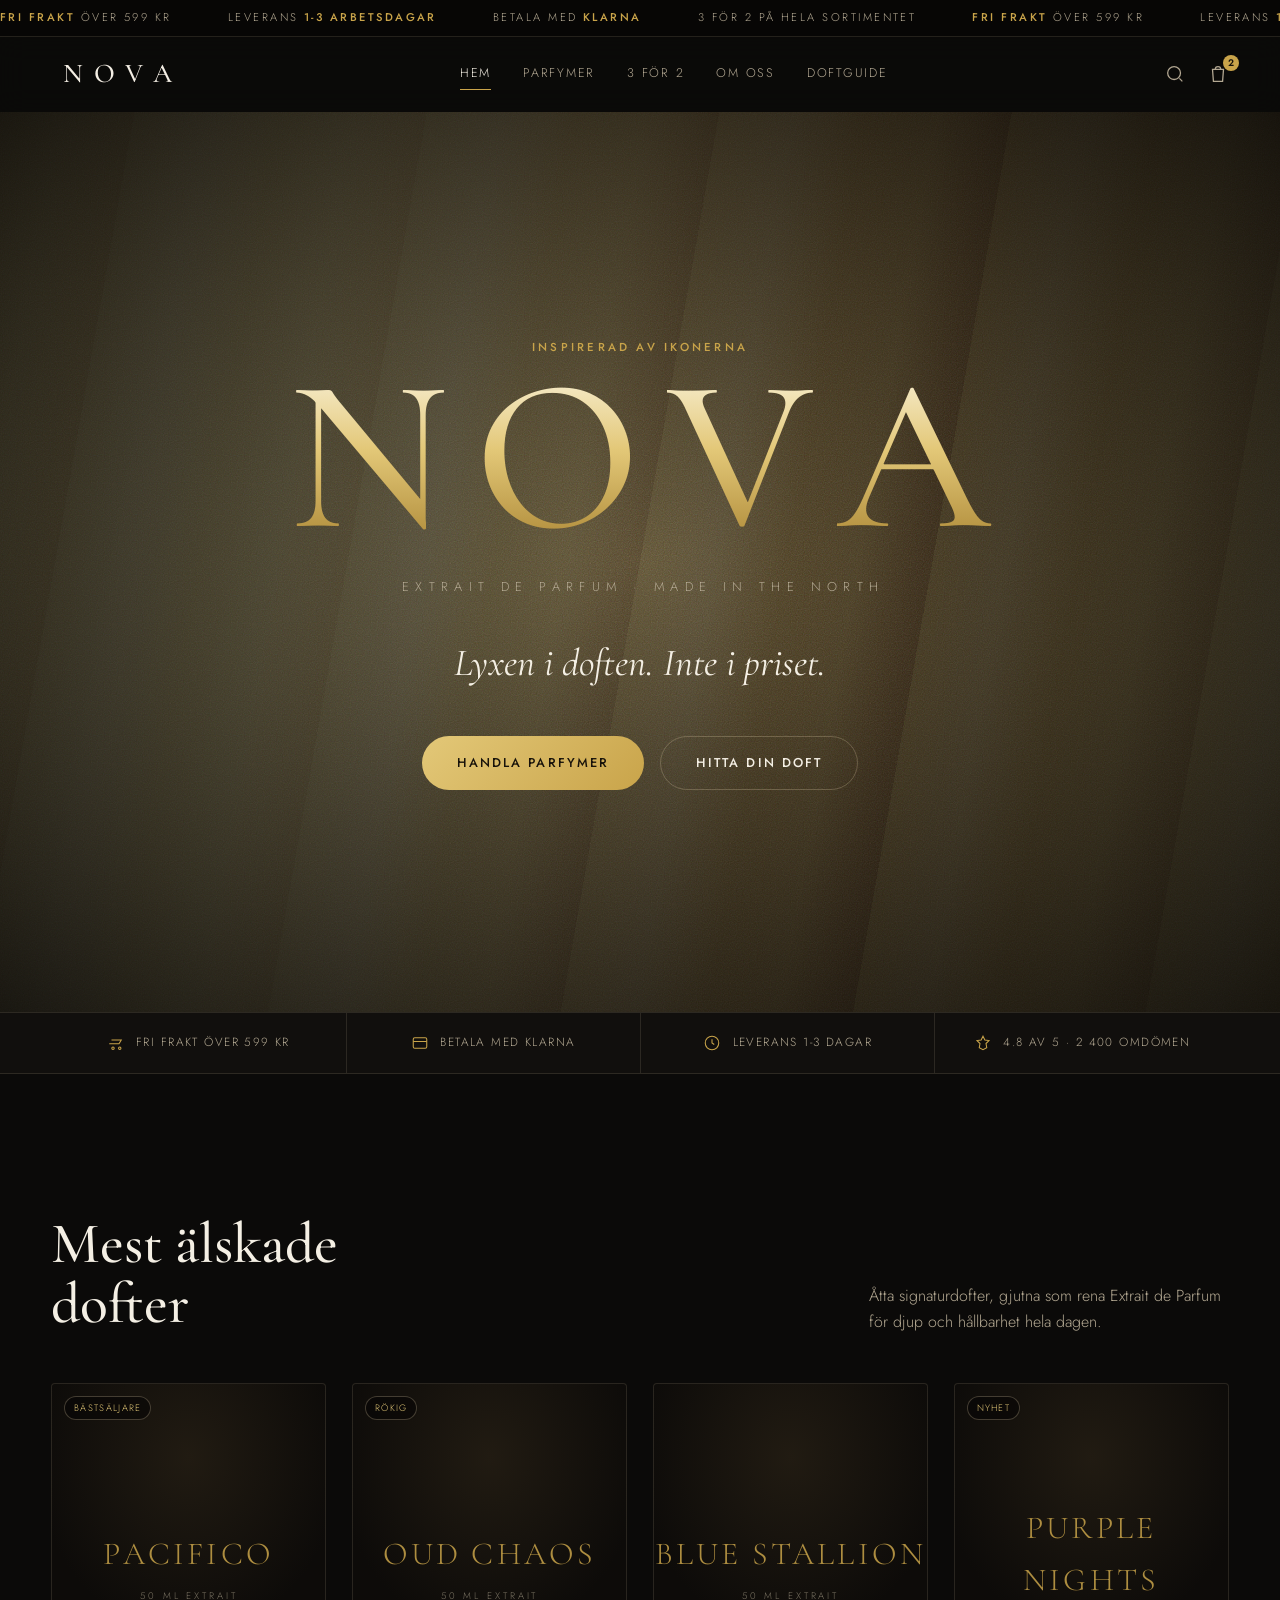
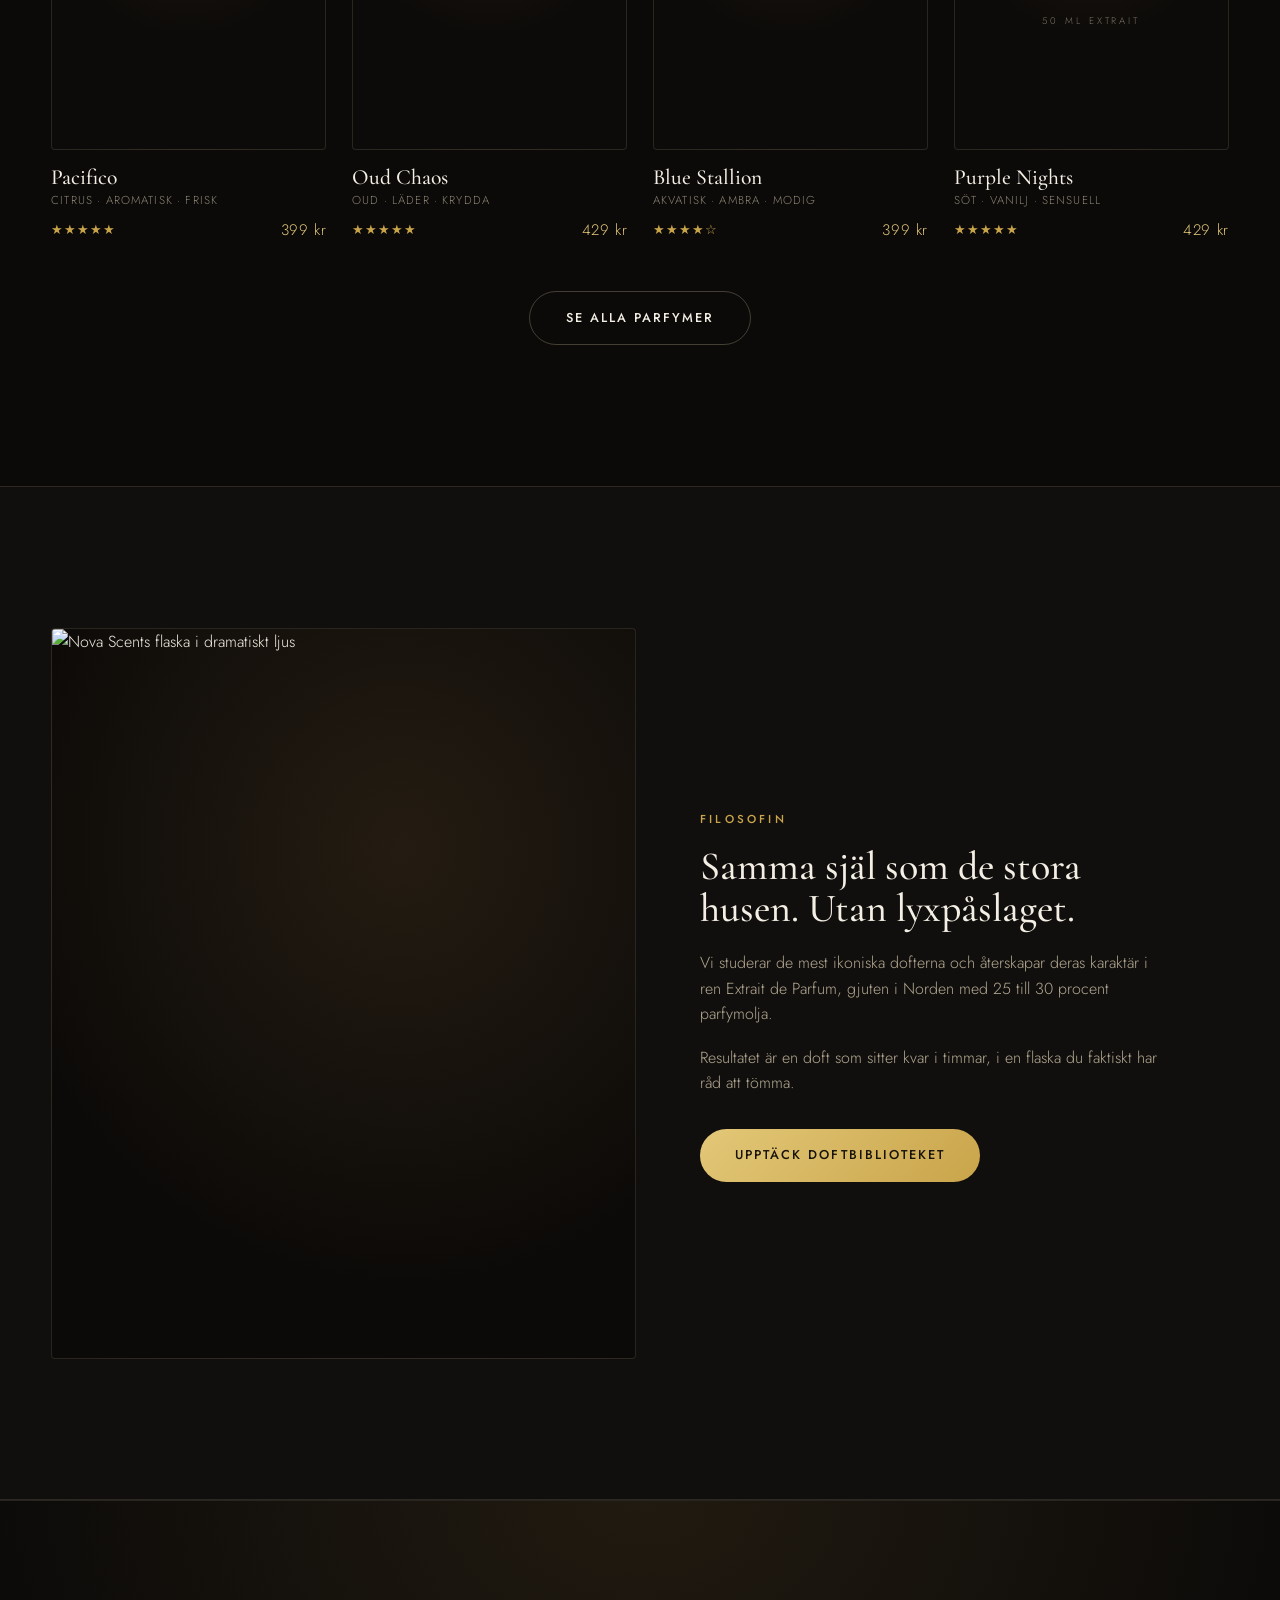
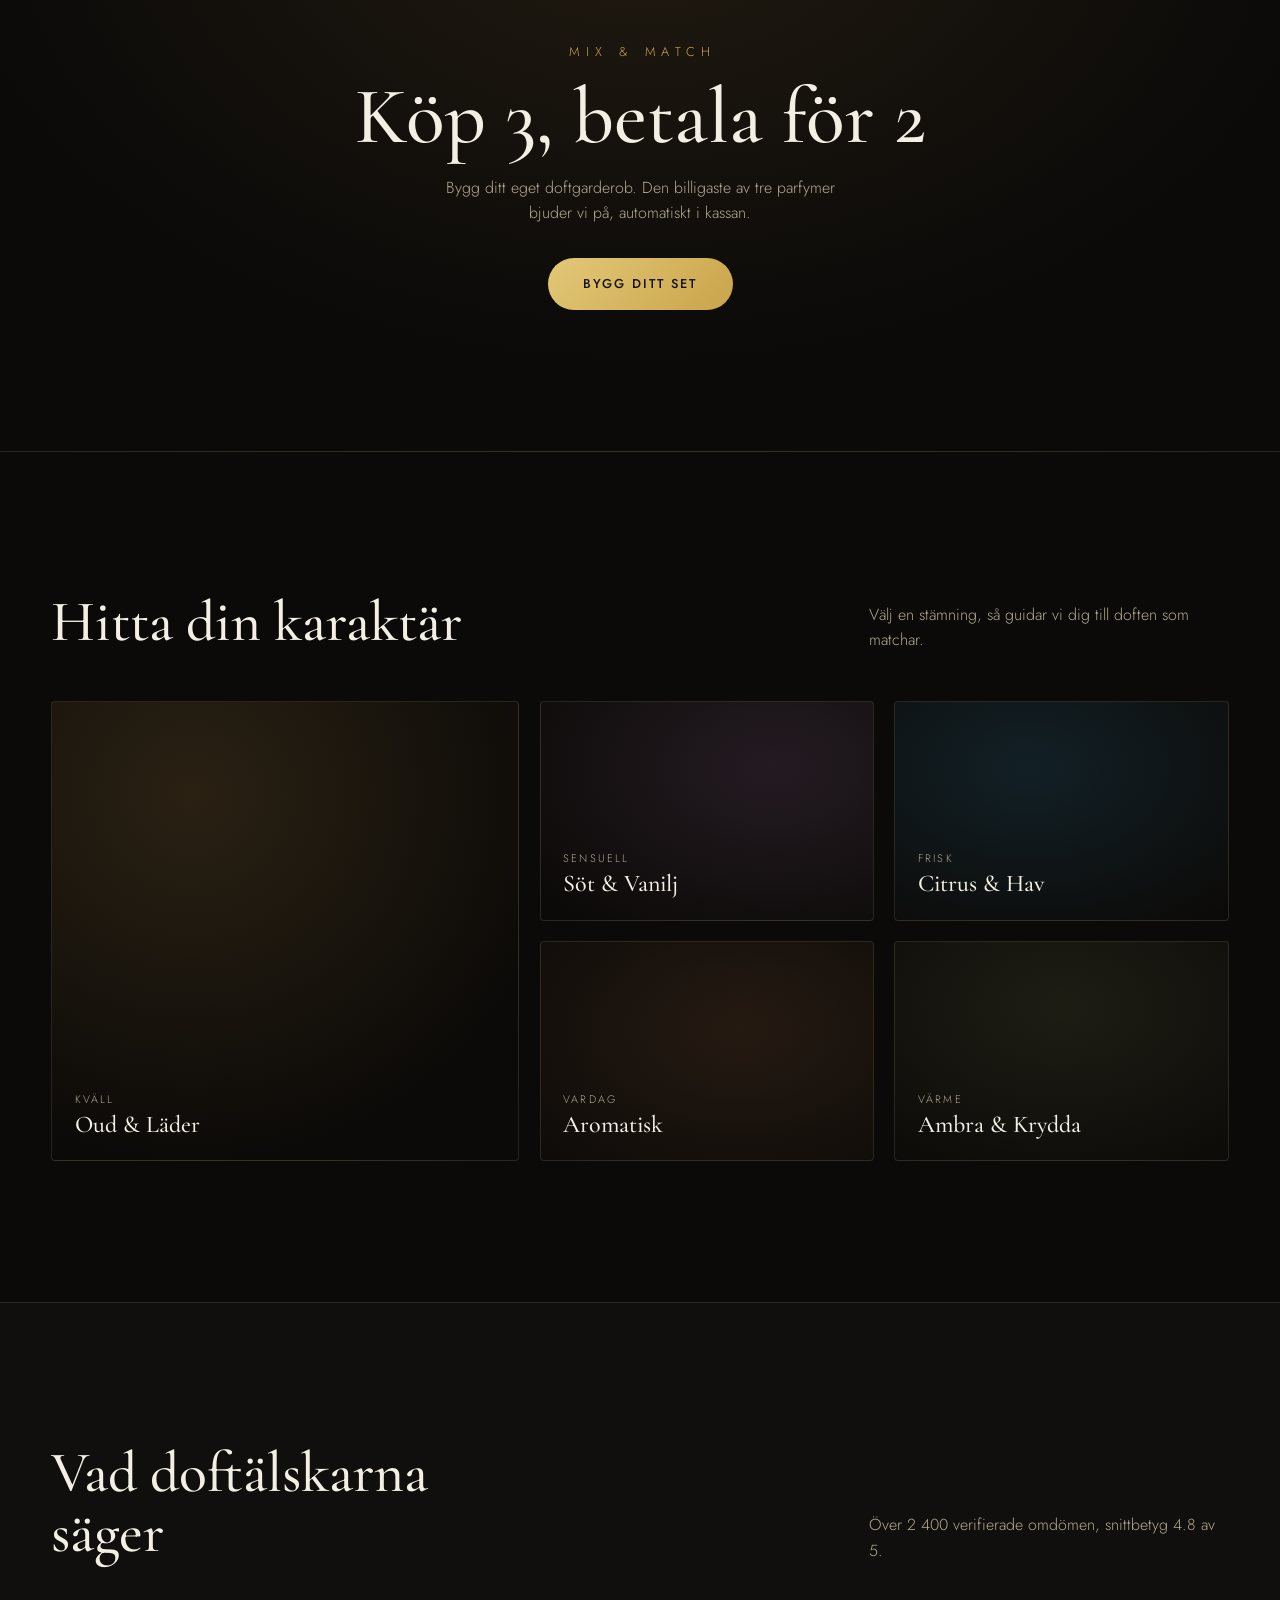
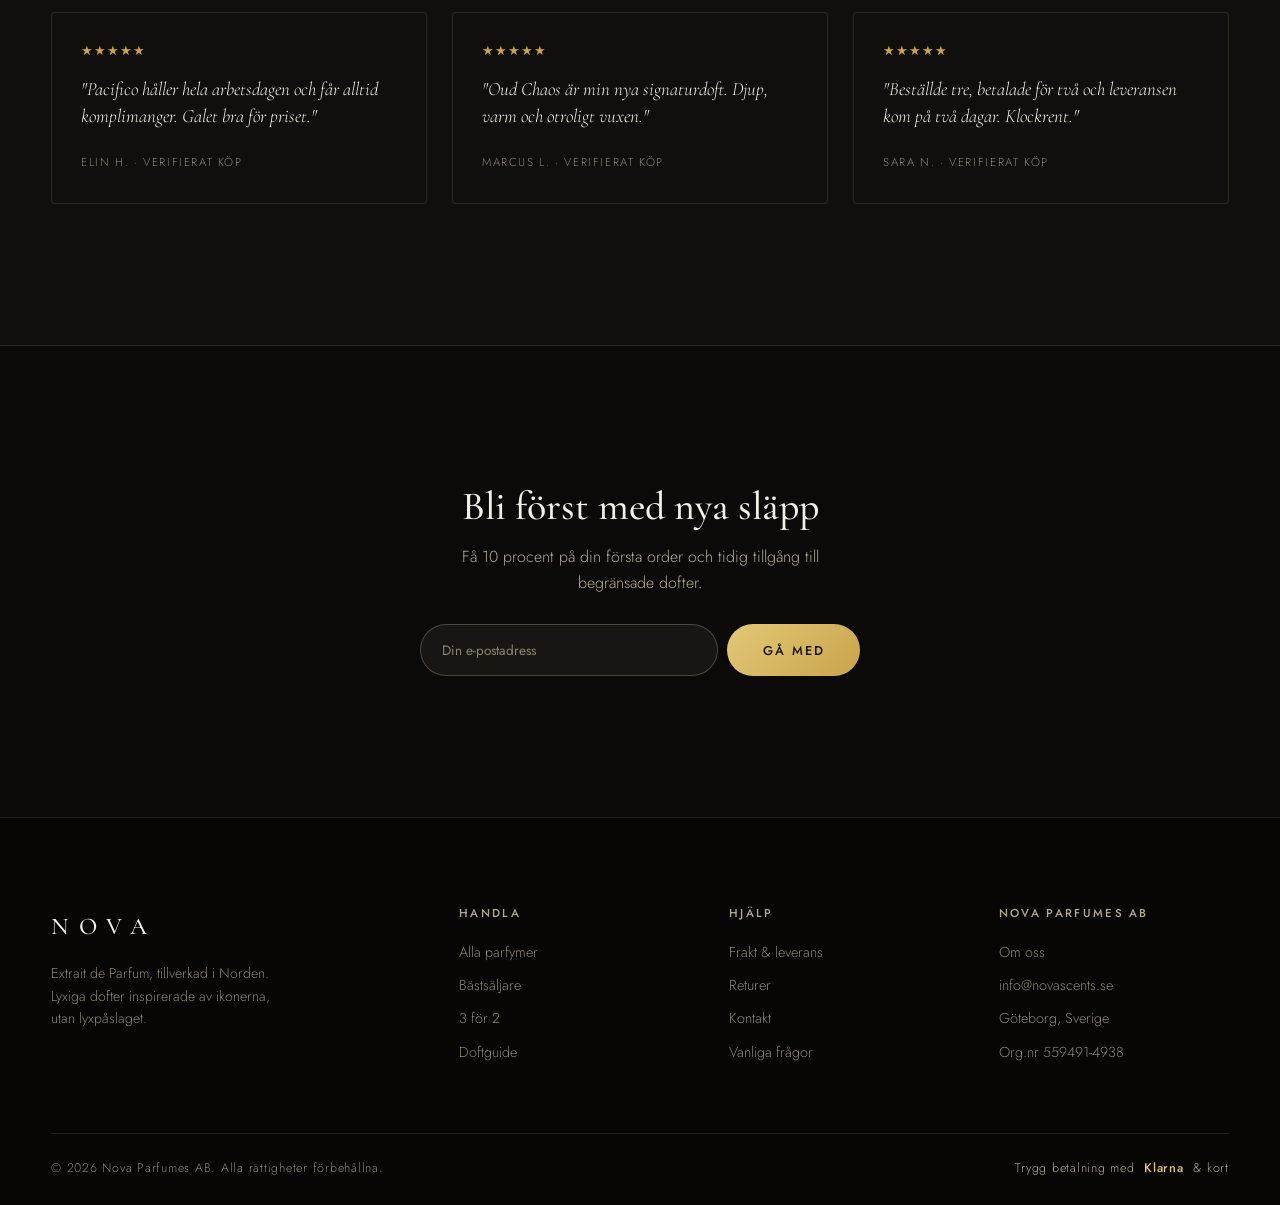
==== commit a309f817: "Rework hero with gold aurora background + per-letter blur-up reveal Port the Aurora Hero effect (Rea" ====
--- a/prototype/index.html
+++ b/prototype/index.html
@@ -50,11 +50,12 @@
 <!-- Hero -->
 <section class="hero">
   <div class="hero__bg"></div>
+  <div class="aurora" aria-hidden="true"><div class="aurora__l1"></div><div class="aurora__l2"></div></div>
   <div class="hero__grain"></div>
-  <div class="hero__sweep"></div>
+  <div class="hero__vignette"></div>
   <div class="wrap hero__inner">
     <span class="eyebrow" data-reveal>Inspirerad av ikonerna</span>
-    <h1 class="hero__mark d1" data-reveal>NOVA</h1>
+    <h1 class="hero__mark" data-letters>NOVA</h1>
     <span class="hero__sub d1" data-reveal>Extrait de Parfum · Made in the North</span>
     <p class="hero__line d2" data-reveal>Lyxen i doften. Inte i priset.</p>
     <div class="hero__cta d3" data-reveal>
--- a/prototype/assets/site.css
+++ b/prototype/assets/site.css
@@ -138,23 +138,40 @@
   background:
     radial-gradient(120% 90% at 50% -10%, #2b2113 0%, #0b0a09 58%),
     radial-gradient(80% 60% at 80% 110%, #1c1813 0%, transparent 60%); }
-.hero__bg::after { /* subtle drifting glow */
-  content: ""; position: absolute; inset: -20%;
-  background: radial-gradient(40% 40% at 30% 40%, rgba(201,164,74,0.10), transparent 70%);
-  animation: drift 16s ease-in-out infinite alternate; }
-@keyframes drift { to { transform: translate3d(8%, -6%, 0) scale(1.1); } }
+/* Aurora gradient background (gold/amber). Adapted from the Aurora Hero
+   React/framer-motion component into native CSS, recoloured to brand gold. */
+.aurora { position: absolute; inset: 0; z-index: -2; overflow: hidden; opacity: 0.42; pointer-events: none; }
+.aurora__l1 { position: absolute; inset: -100%;
+  background: repeating-linear-gradient(100deg, #c9a44a 10%, #e3c878 15%, #8a5a1f 20%, #c9a44a 25%, #2b2113 30%);
+  background-size: 300% 100%; filter: blur(80px); animation: auroraShift 22s linear infinite; }
+.aurora__l2 { position: absolute; inset: -10px; mix-blend-mode: screen; opacity: 0.55;
+  background:
+    repeating-linear-gradient(100deg, rgba(201,164,74,0.10) 0%, rgba(201,164,74,0.10) 7%, transparent 10%, transparent 12%, rgba(201,164,74,0.10) 16%),
+    repeating-linear-gradient(100deg, #c9a44a 10%, #e3c878 15%, #a98432 20%, #c9a44a 25%, #2b2113 30%);
+  background-size: 200%, 100%; background-position: 50% 50%, 50% 50%; animation: auroraShift2 17s linear infinite; }
+@keyframes auroraShift  { 0% { background-position: 0% 50%; } 50% { background-position: 100% 50%; } 100% { background-position: 0% 50%; } }
+@keyframes auroraShift2 { 0% { background-position: 50% 50%, 50% 50%; } 50% { background-position: 100% 50%, 150% 50%; } 100% { background-position: 50% 50%, 50% 50%; } }
 .hero__grain { position: absolute; inset: 0; z-index: -1; pointer-events: none; opacity: 0.5;
   background-image: url("data:image/svg+xml,%3Csvg xmlns='http://www.w3.org/2000/svg' width='140' height='140'%3E%3Cfilter id='n'%3E%3CfeTurbulence type='fractalNoise' baseFrequency='0.85' numOctaves='2' stitchTiles='stitch'/%3E%3C/filter%3E%3Crect width='100%25' height='100%25' filter='url(%23n)' opacity='0.5'/%3E%3C/svg%3E"); }
-.hero__sweep { position: absolute; inset: -30%; z-index: -1; pointer-events: none;
-  background: linear-gradient(115deg, transparent 42%, rgba(227,200,120,0.10) 50%, transparent 58%);
-  transform: translateX(-120%); animation: sweep 4.2s var(--ease) 0.6s 1; }
-@keyframes sweep { to { transform: translateX(120%); } }
+.hero__vignette { position: absolute; inset: 0; z-index: -1; pointer-events: none;
+  background: radial-gradient(ellipse at center, transparent 0%, rgba(6,5,4,0.82) 100%); }
 
 .hero__inner { width: 100%; text-align: center; padding-block: 6rem; }
 .hero__mark { font-family: var(--serif); font-size: clamp(4.5rem, 17vw, 14rem); letter-spacing: 0.12em;
   padding-left: 0.12em; line-height: 0.9; font-weight: 500;
   background: linear-gradient(180deg, #fbf4df 0%, var(--gold-soft) 46%, var(--gold-deep) 100%);
   -webkit-background-clip: text; background-clip: text; color: transparent; }
+/* Letter-by-letter blur-up reveal (JS splits .hero__mark text into .ltr spans).
+   Each letter carries its own gold gradient so the clip survives inline-block. */
+.hero__mark .ltr { display: inline-block; will-change: transform, filter;
+  background: linear-gradient(180deg, #fbf4df 0%, var(--gold-soft) 46%, var(--gold-deep) 100%);
+  -webkit-background-clip: text; background-clip: text; color: transparent;
+  animation: ltrRise 0.9s var(--ease) both; animation-delay: calc(var(--i) * 0.06s); }
+.hero__mark .ltr:hover { transform: translateY(-0.04em) scale(1.04); }
+@keyframes ltrRise {
+  from { opacity: 0; transform: translateY(0.42em); filter: blur(10px); }
+  to   { opacity: 1; transform: none; filter: blur(0); }
+}
 .hero__sub { display: block; font-family: var(--sans); font-size: 0.8rem; letter-spacing: 0.5em;
   text-transform: uppercase; color: var(--muted); margin-top: 1.4rem; padding-left: 0.5em; }
 .hero__line { font-family: var(--serif); font-style: italic; font-size: clamp(1.5rem, 3.4vw, 2.4rem);
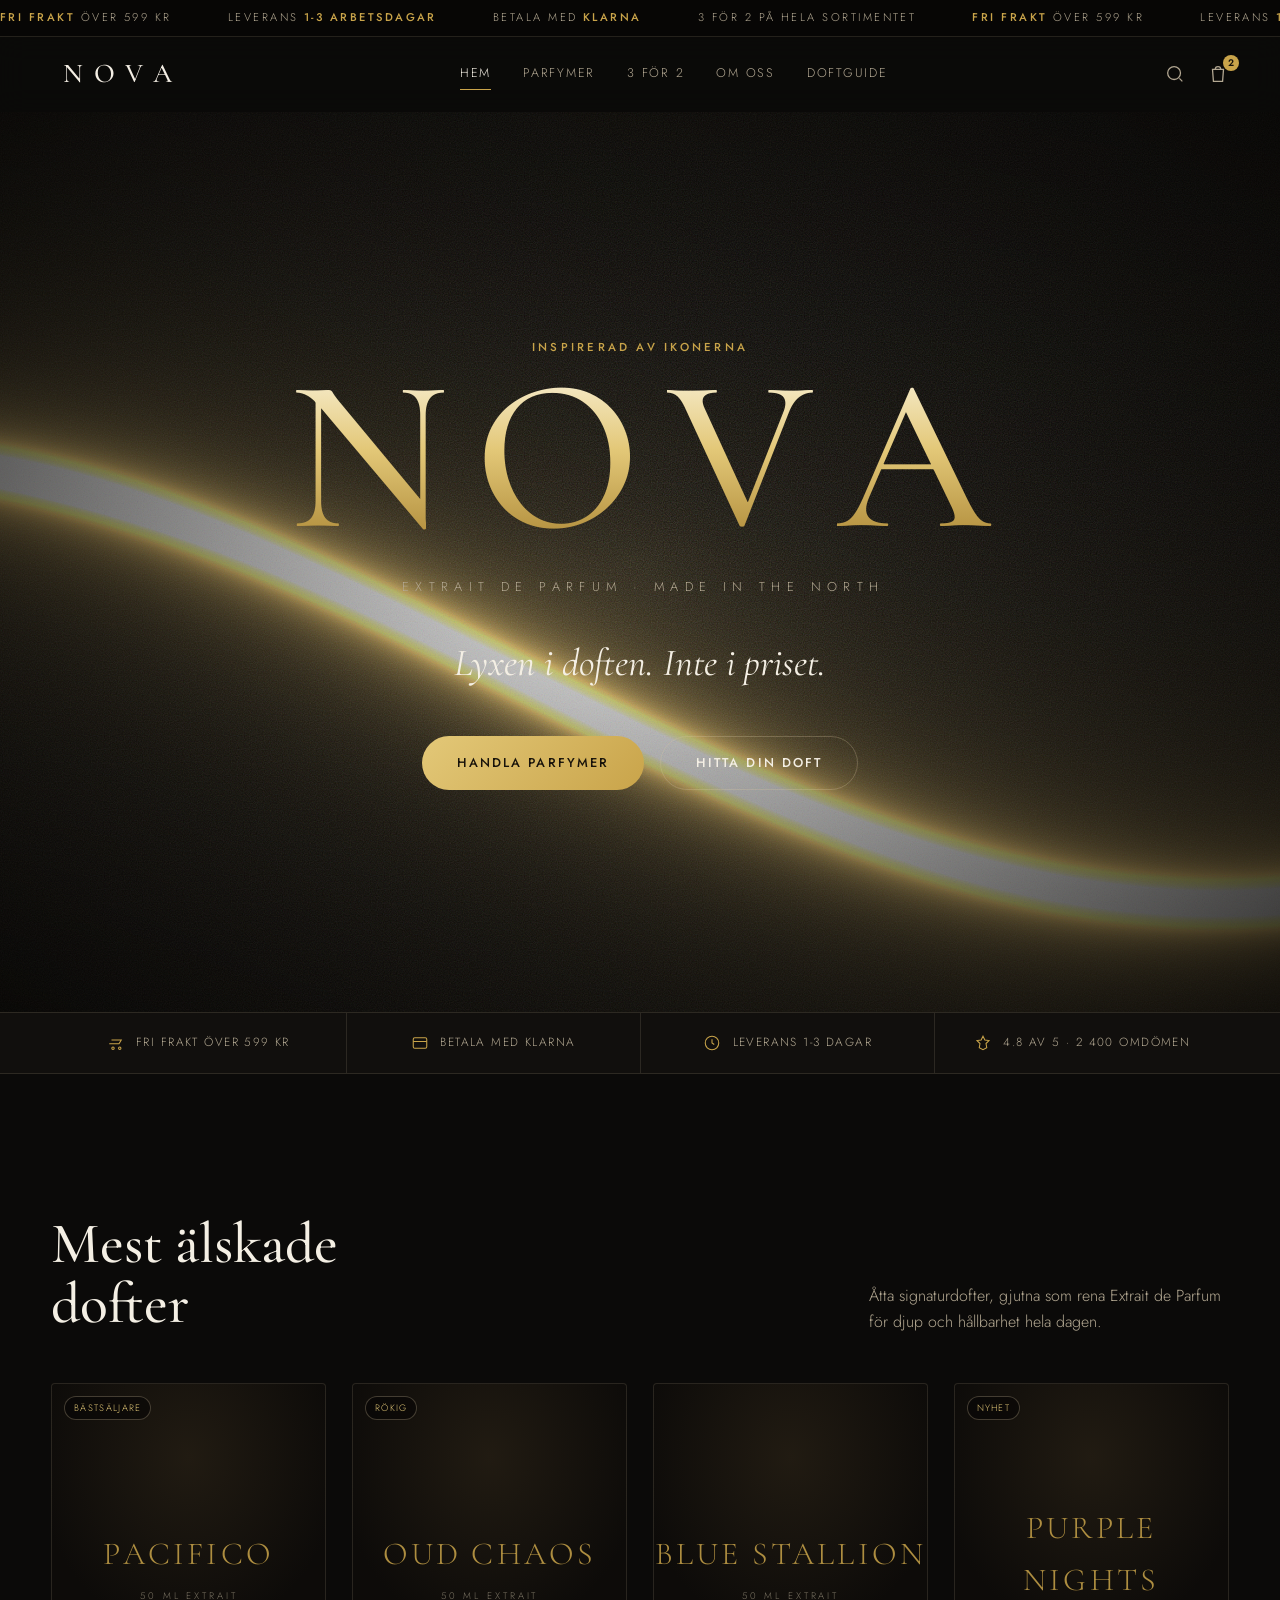
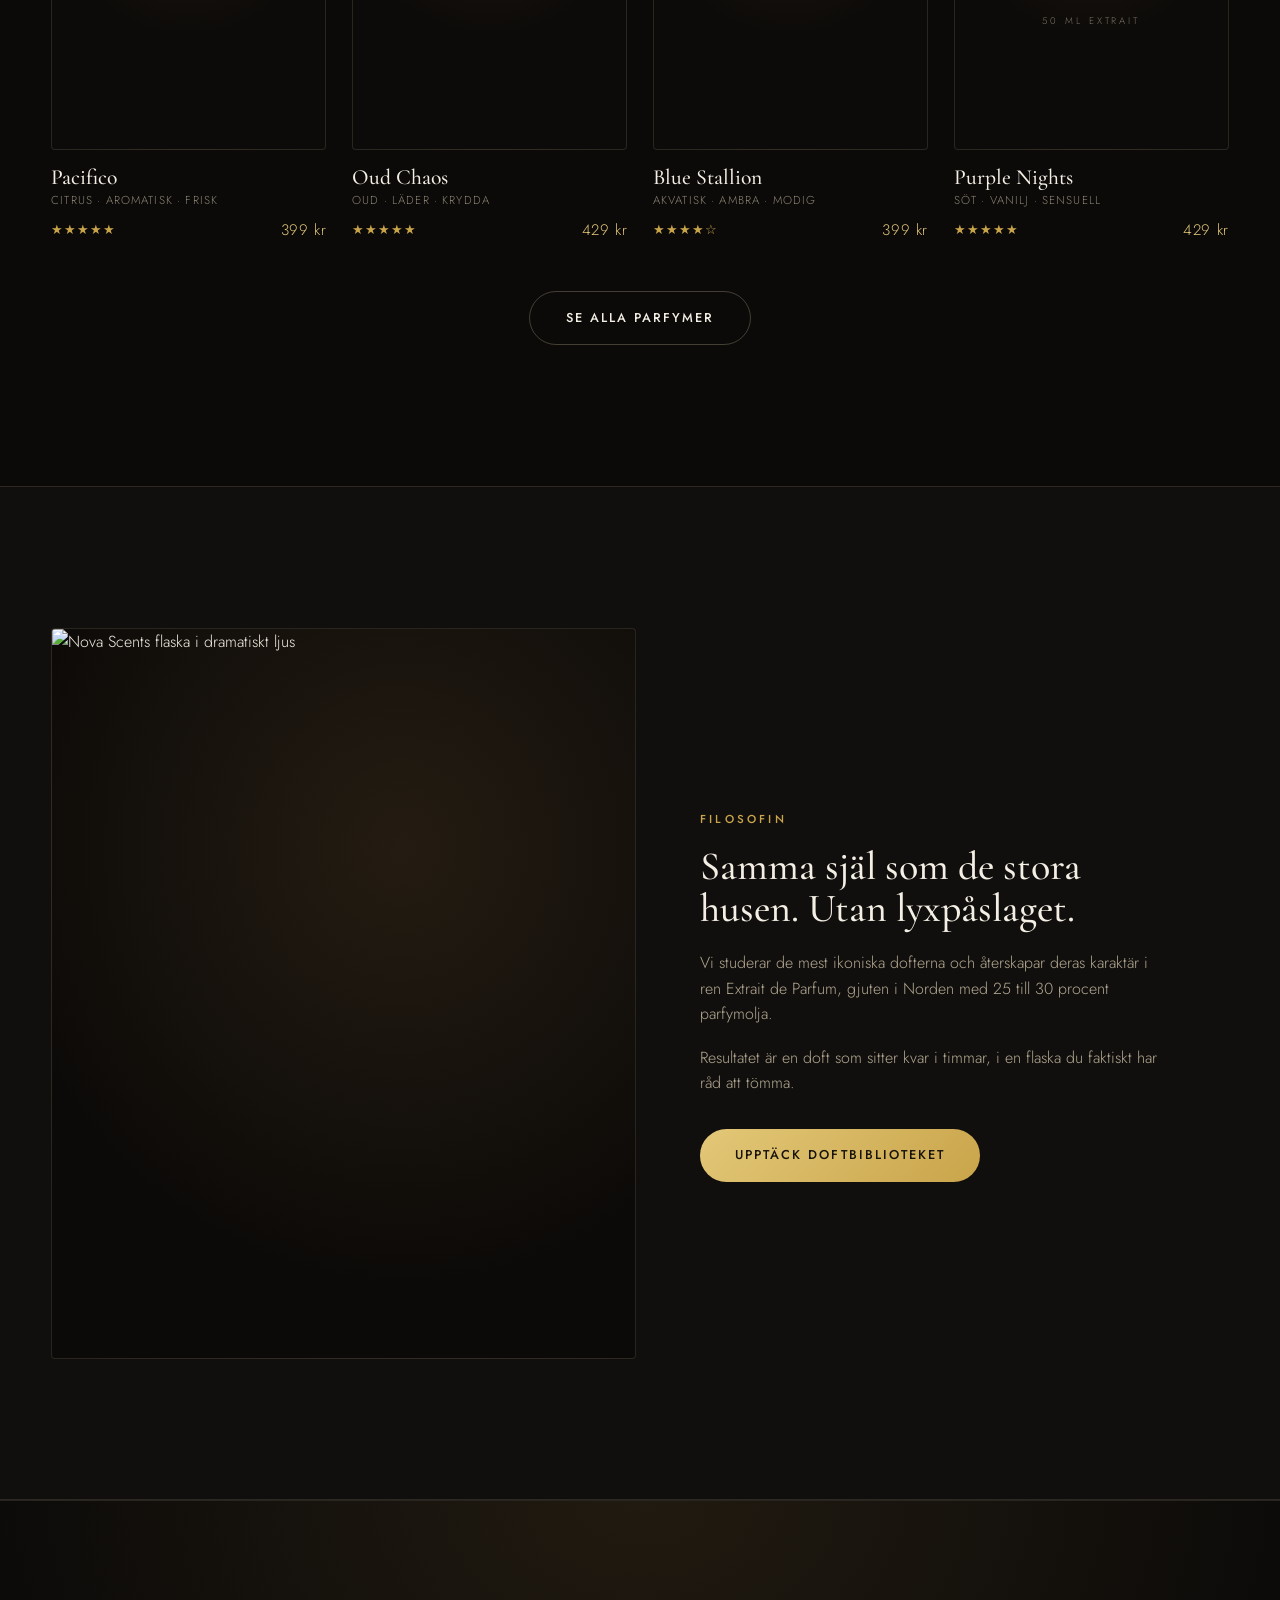
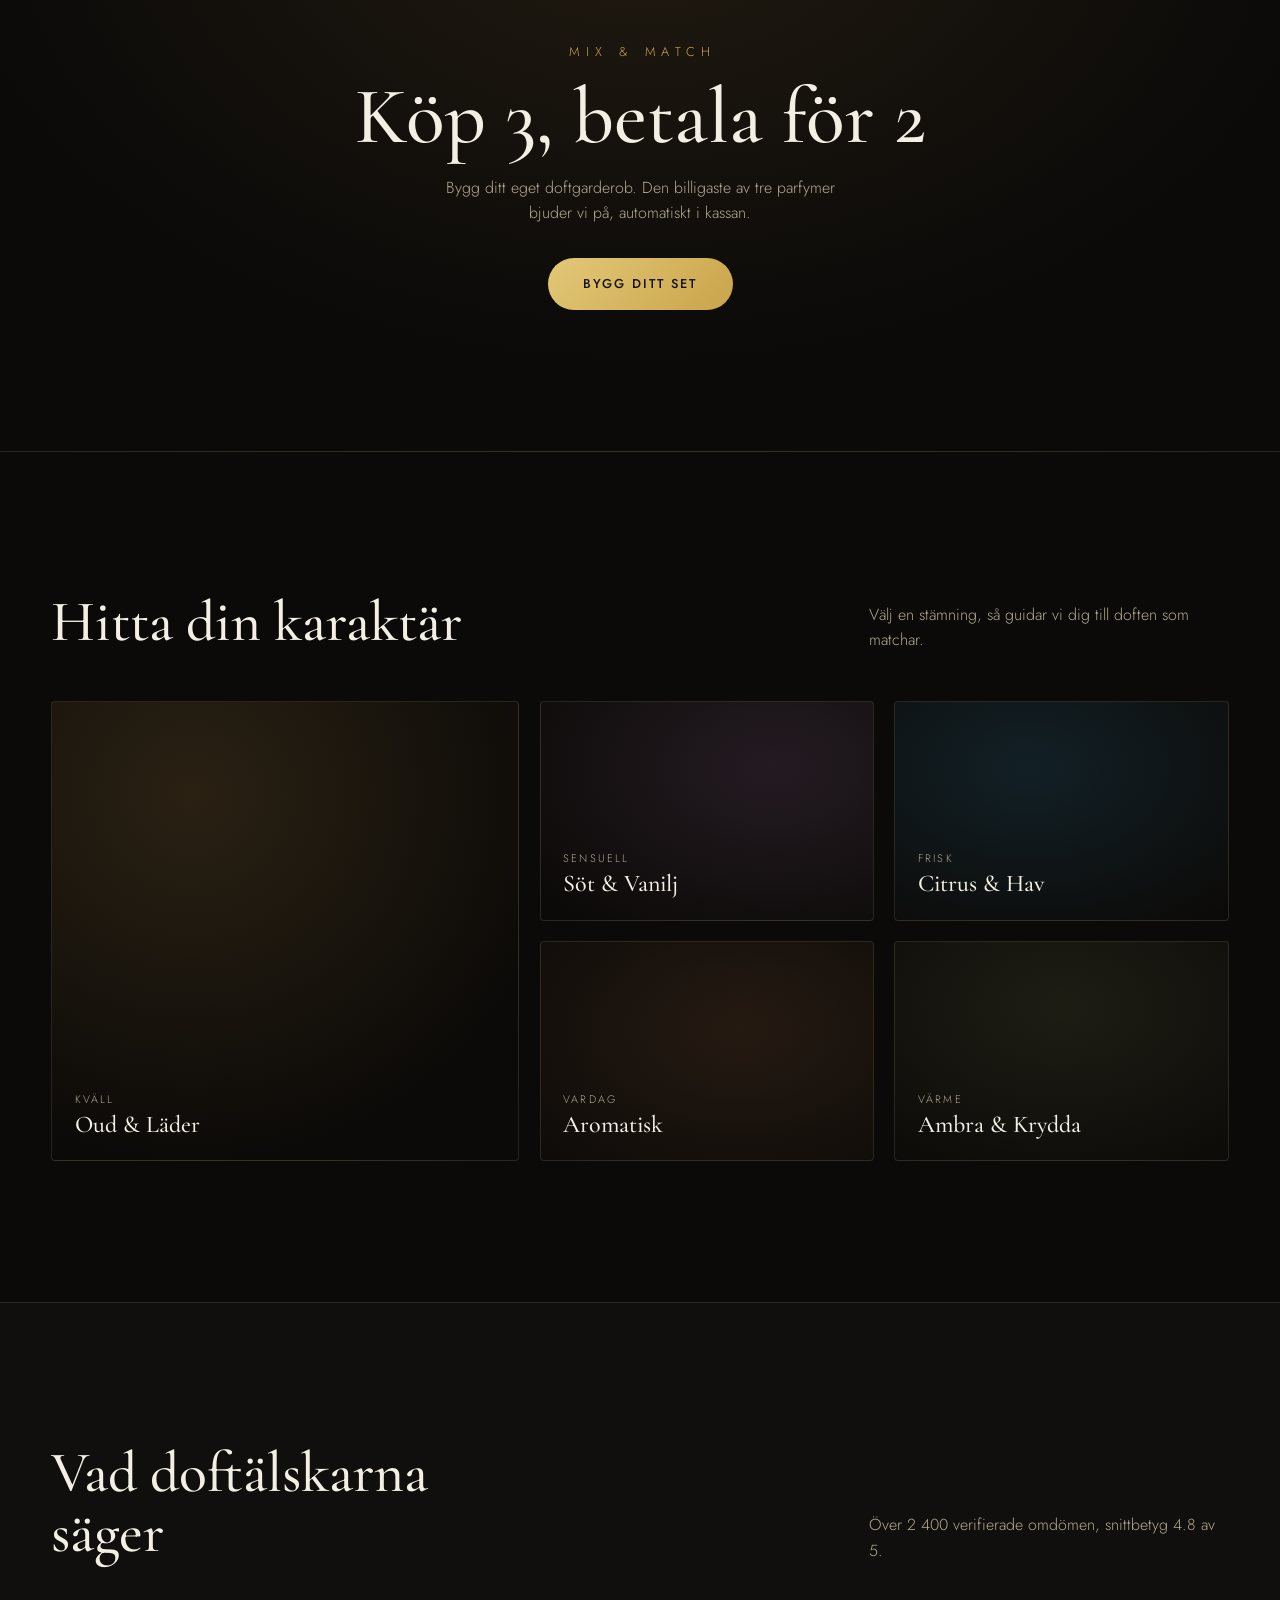
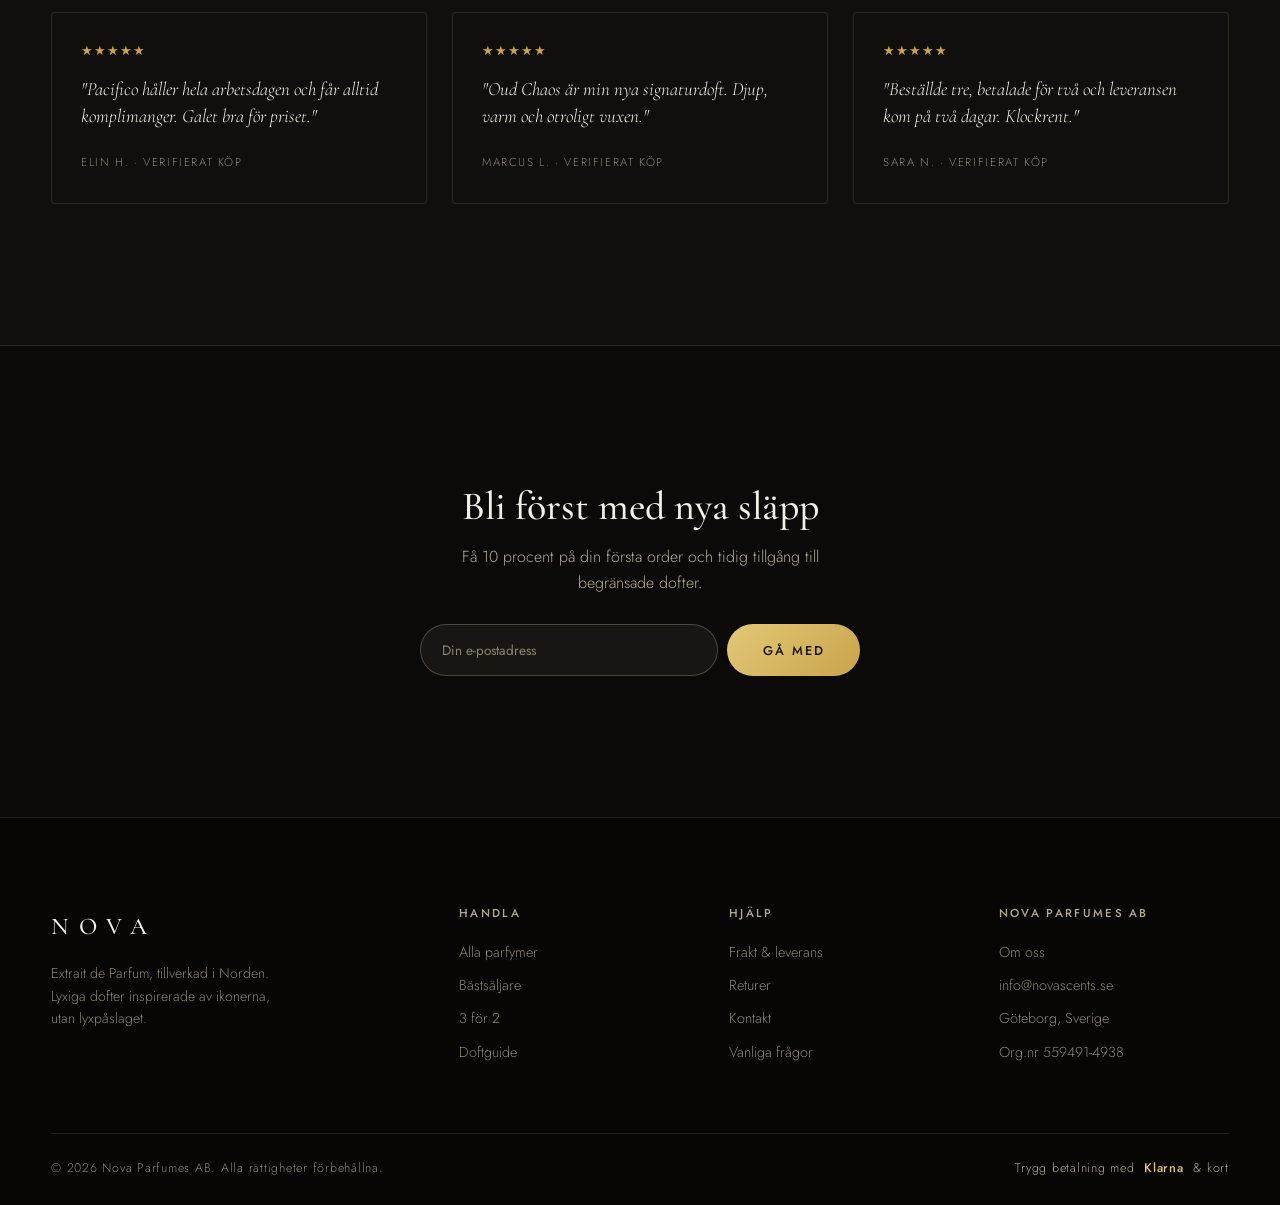
==== commit a36bb531: "Swap hero background to a gold WebGL shader (replaces aurora) Port the Three.js WebGLShader referenc" ====
--- a/prototype/index.html
+++ b/prototype/index.html
@@ -50,7 +50,7 @@
 <!-- Hero -->
 <section class="hero">
   <div class="hero__bg"></div>
-  <div class="aurora" aria-hidden="true"><div class="aurora__l1"></div><div class="aurora__l2"></div></div>
+  <canvas class="hero__shader" id="heroCanvas" aria-hidden="true"></canvas>
   <div class="hero__grain"></div>
   <div class="hero__vignette"></div>
   <div class="wrap hero__inner">
@@ -245,6 +245,7 @@
   </div>
 </aside>
 
+<script src="assets/hero-shader.js" defer></script>
 <script src="assets/site.js" defer></script>
 </body>
 </html>
--- a/prototype/assets/site.css
+++ b/prototype/assets/site.css
@@ -138,19 +138,11 @@
   background:
     radial-gradient(120% 90% at 50% -10%, #2b2113 0%, #0b0a09 58%),
     radial-gradient(80% 60% at 80% 110%, #1c1813 0%, transparent 60%); }
-/* Aurora gradient background (gold/amber). Adapted from the Aurora Hero
-   React/framer-motion component into native CSS, recoloured to brand gold. */
-.aurora { position: absolute; inset: 0; z-index: -2; overflow: hidden; opacity: 0.42; pointer-events: none; }
-.aurora__l1 { position: absolute; inset: -100%;
-  background: repeating-linear-gradient(100deg, #c9a44a 10%, #e3c878 15%, #8a5a1f 20%, #c9a44a 25%, #2b2113 30%);
-  background-size: 300% 100%; filter: blur(80px); animation: auroraShift 22s linear infinite; }
-.aurora__l2 { position: absolute; inset: -10px; mix-blend-mode: screen; opacity: 0.55;
-  background:
-    repeating-linear-gradient(100deg, rgba(201,164,74,0.10) 0%, rgba(201,164,74,0.10) 7%, transparent 10%, transparent 12%, rgba(201,164,74,0.10) 16%),
-    repeating-linear-gradient(100deg, #c9a44a 10%, #e3c878 15%, #a98432 20%, #c9a44a 25%, #2b2113 30%);
-  background-size: 200%, 100%; background-position: 50% 50%, 50% 50%; animation: auroraShift2 17s linear infinite; }
-@keyframes auroraShift  { 0% { background-position: 0% 50%; } 50% { background-position: 100% 50%; } 100% { background-position: 0% 50%; } }
-@keyframes auroraShift2 { 0% { background-position: 50% 50%, 50% 50%; } 50% { background-position: 100% 50%, 150% 50%; } 100% { background-position: 50% 50%, 50% 50%; } }
+/* WebGL shader background (animated gold light waves). The GLSL is ported
+   from the Three.js WebGLShader reference into a tiny dependency-free raw
+   WebGL bootstrap (assets/hero-shader.js), recoloured from RGB neon to brand
+   gold. Falls back to the .hero__bg gradient when WebGL is unavailable. */
+.hero__shader { position: absolute; inset: 0; z-index: -2; width: 100%; height: 100%; display: block; opacity: 0.92; }
 .hero__grain { position: absolute; inset: 0; z-index: -1; pointer-events: none; opacity: 0.5;
   background-image: url("data:image/svg+xml,%3Csvg xmlns='http://www.w3.org/2000/svg' width='140' height='140'%3E%3Cfilter id='n'%3E%3CfeTurbulence type='fractalNoise' baseFrequency='0.85' numOctaves='2' stitchTiles='stitch'/%3E%3C/filter%3E%3Crect width='100%25' height='100%25' filter='url(%23n)' opacity='0.5'/%3E%3C/svg%3E"); }
 .hero__vignette { position: absolute; inset: 0; z-index: -1; pointer-events: none;
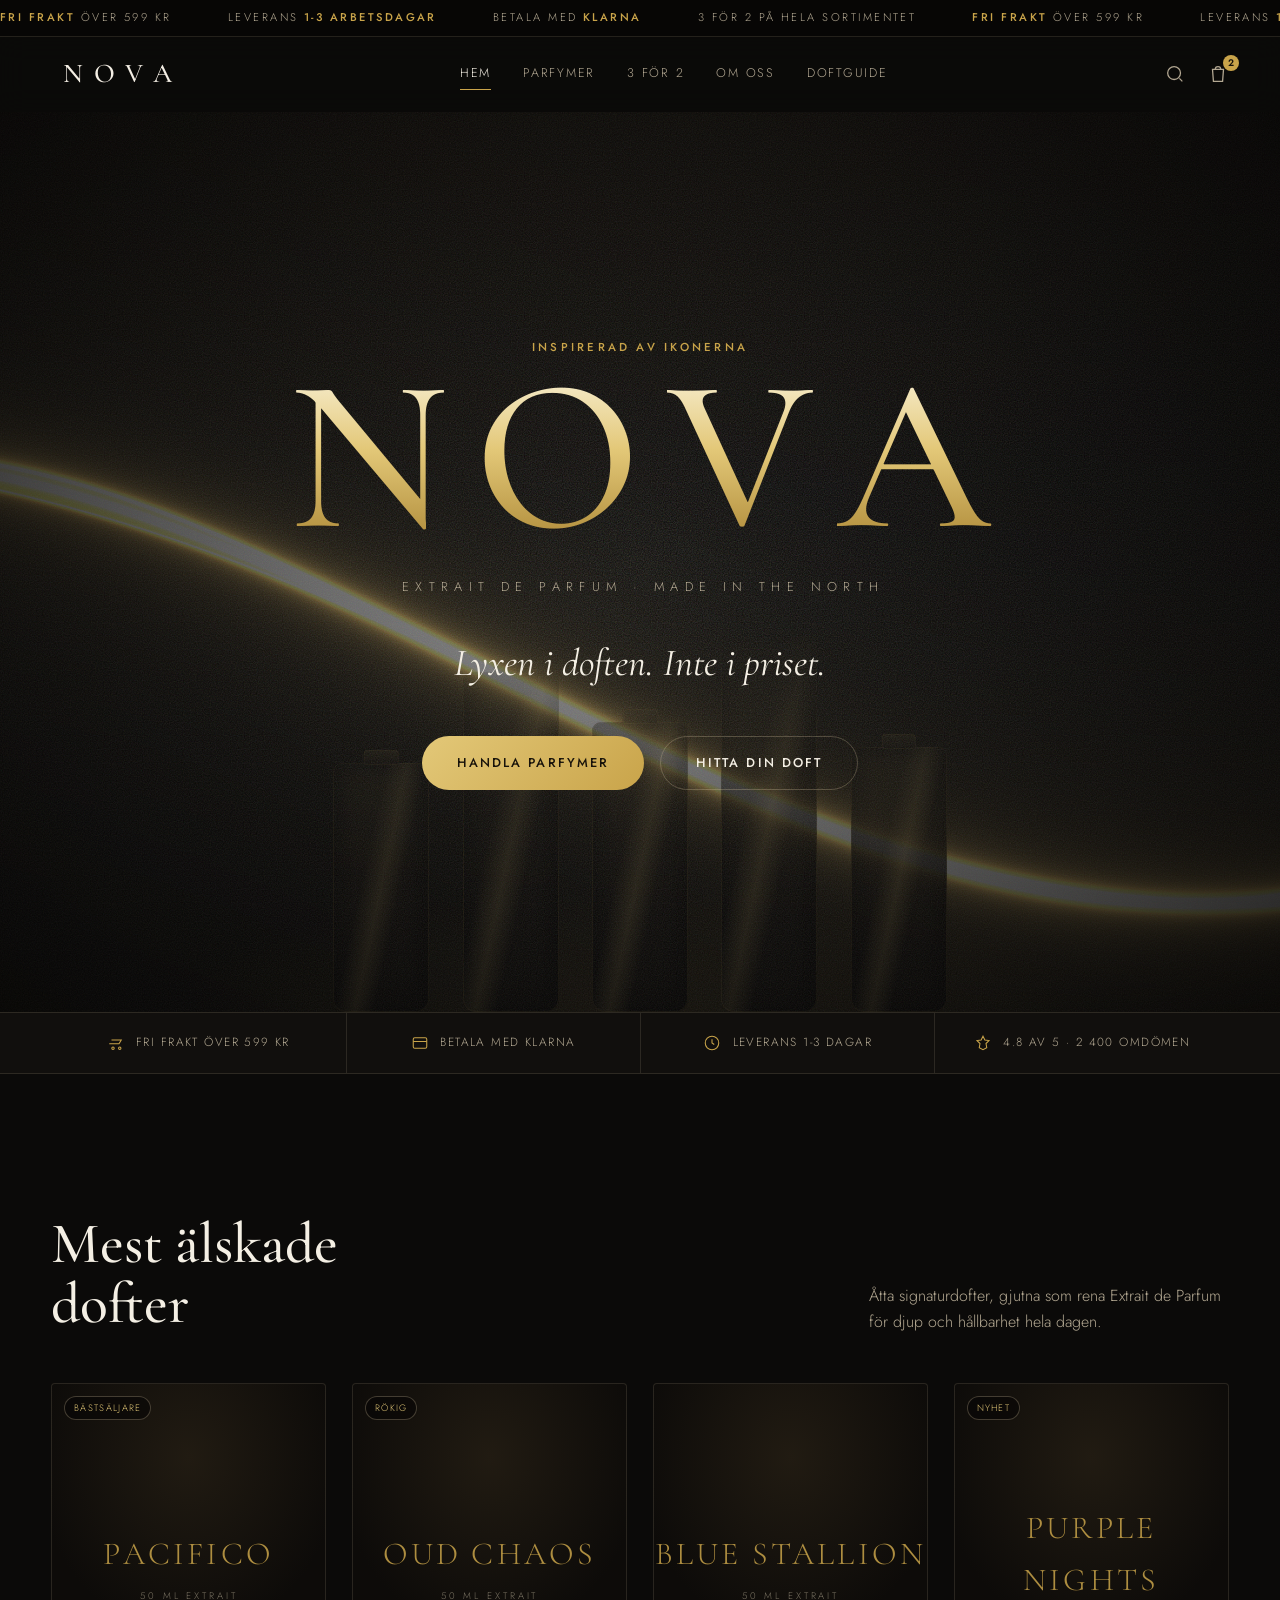
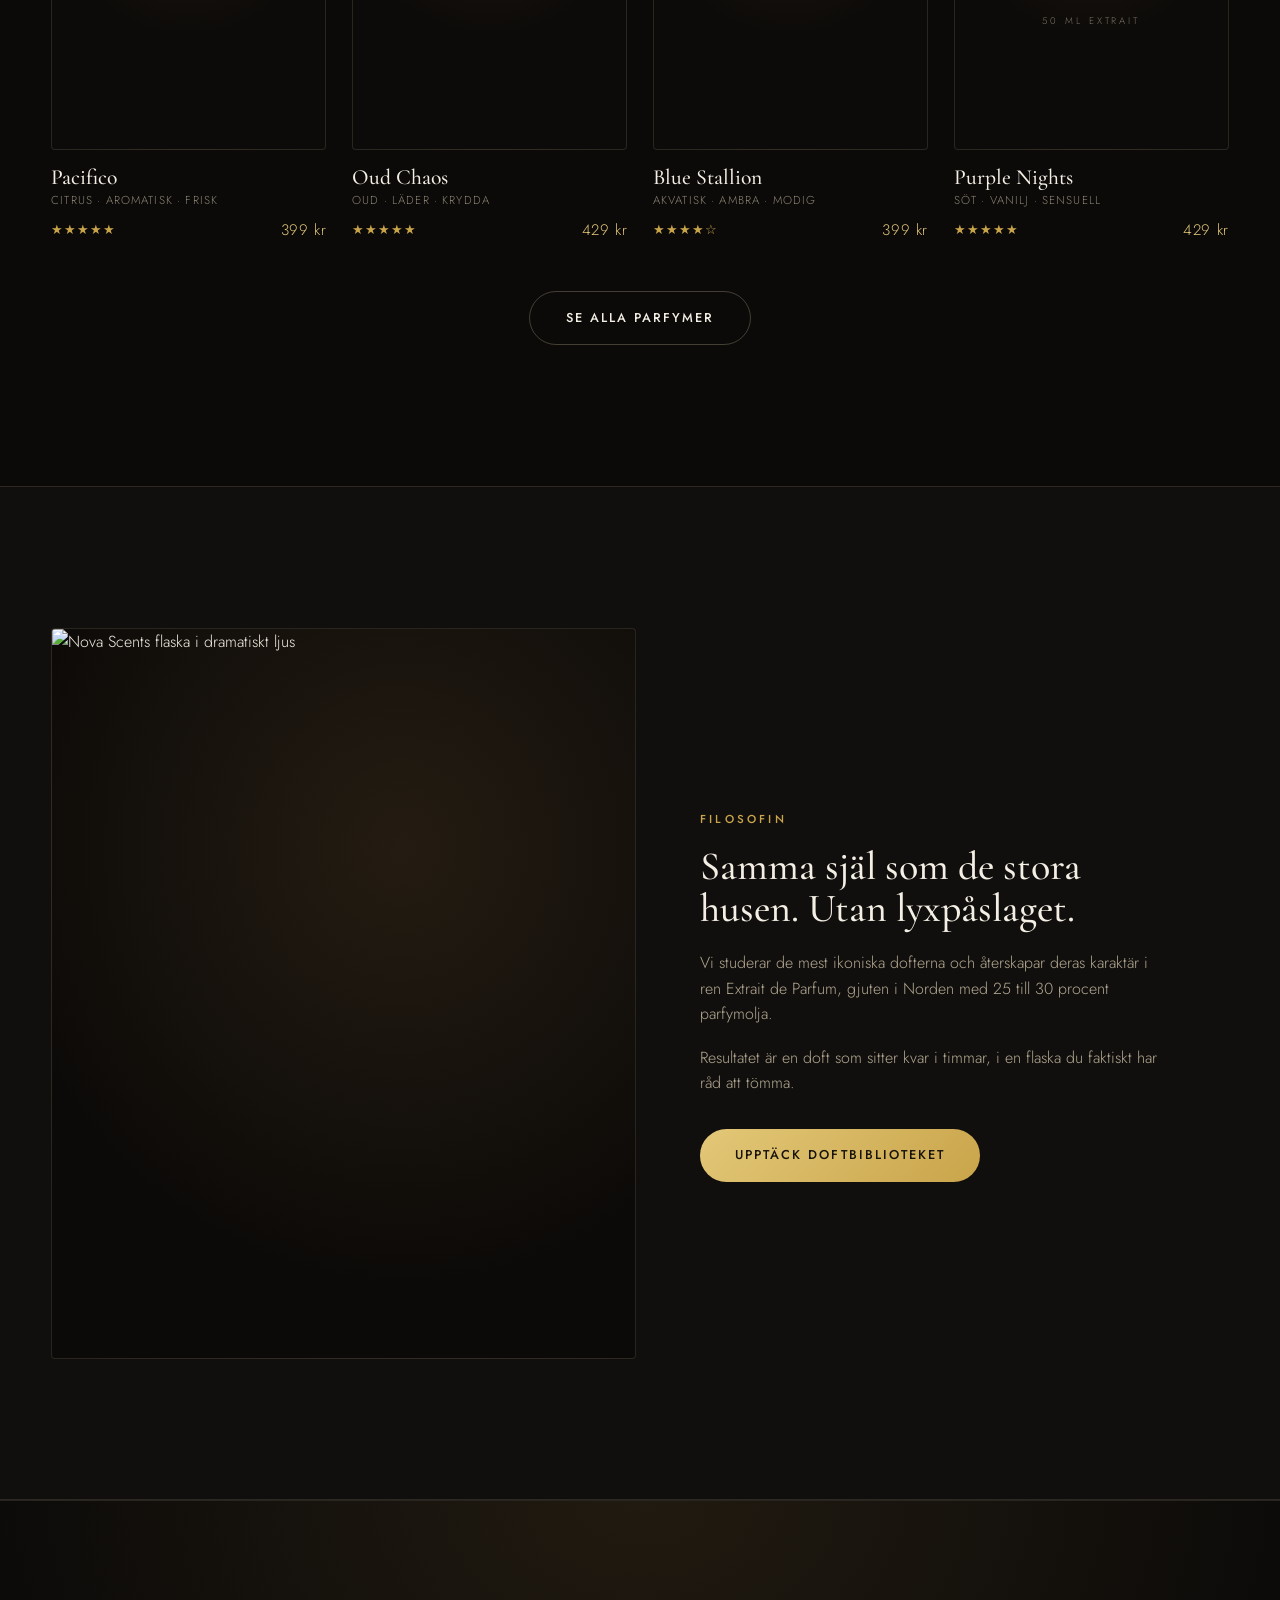
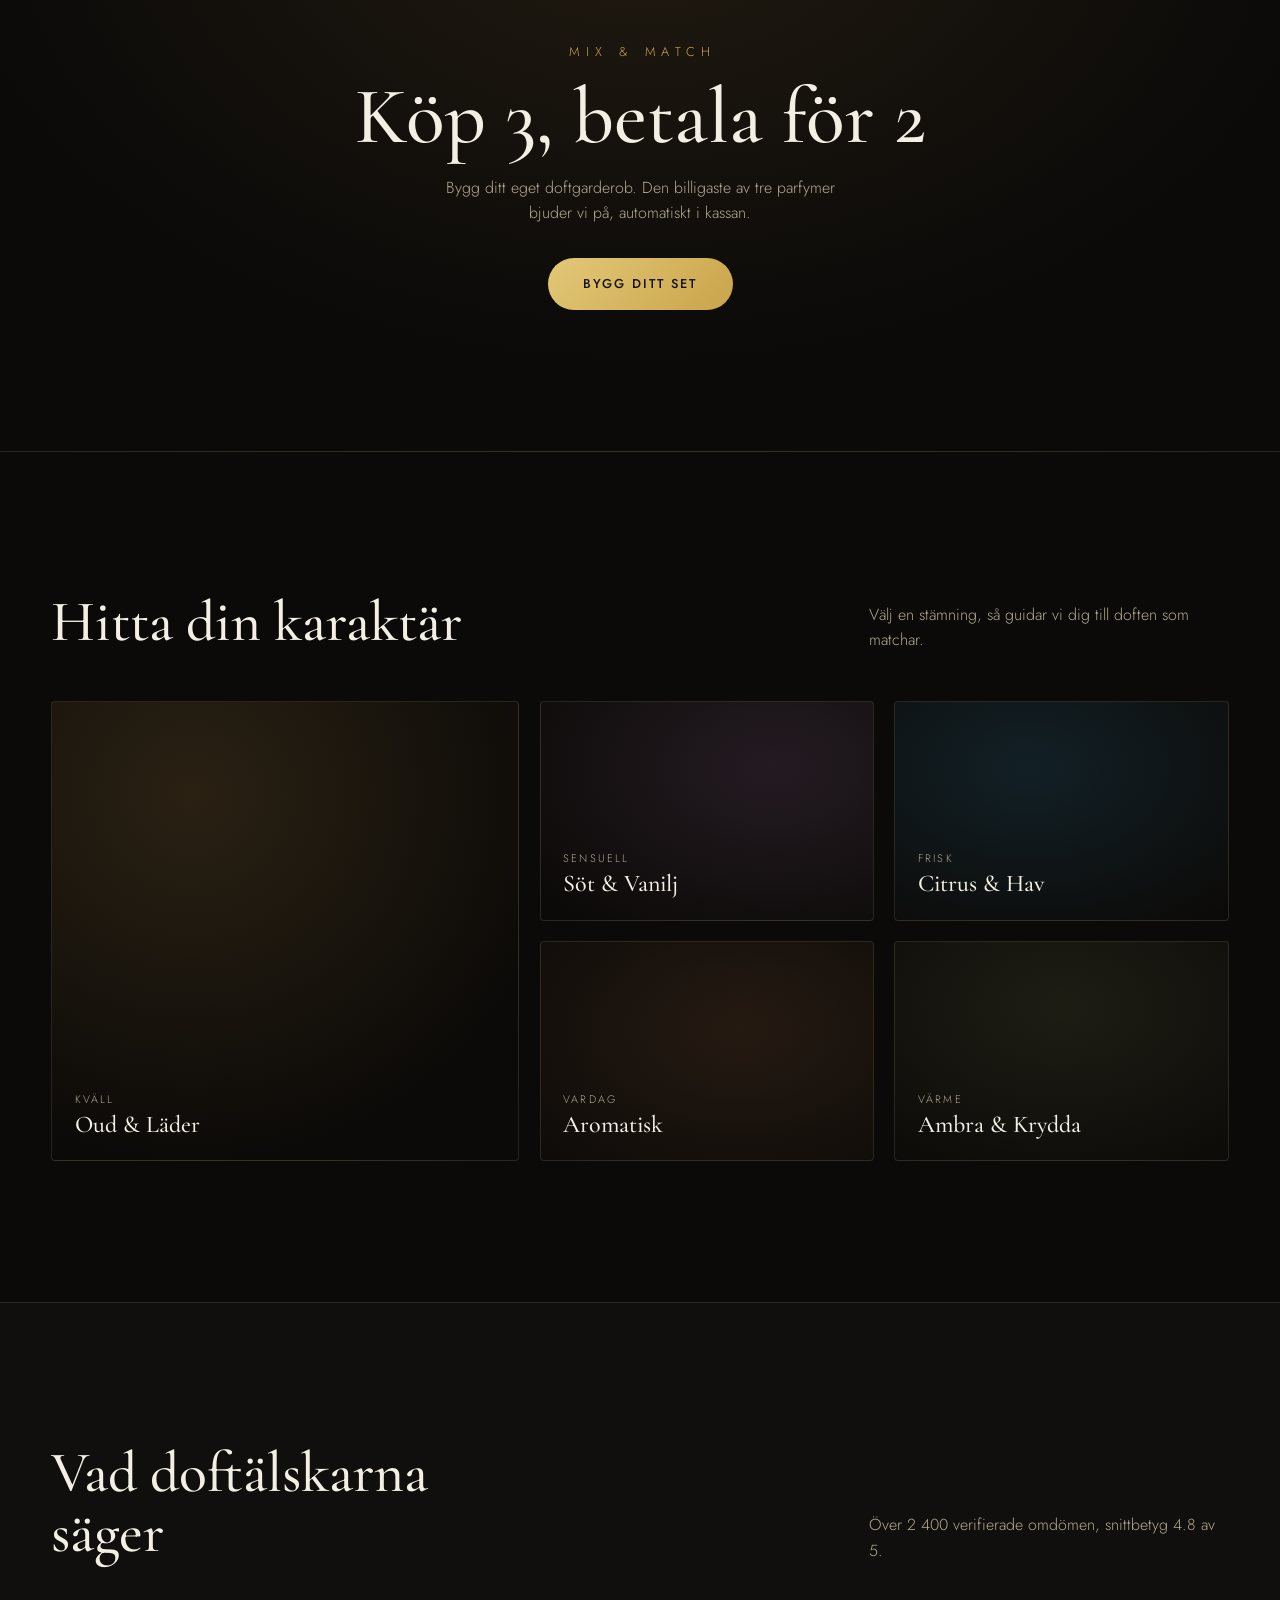
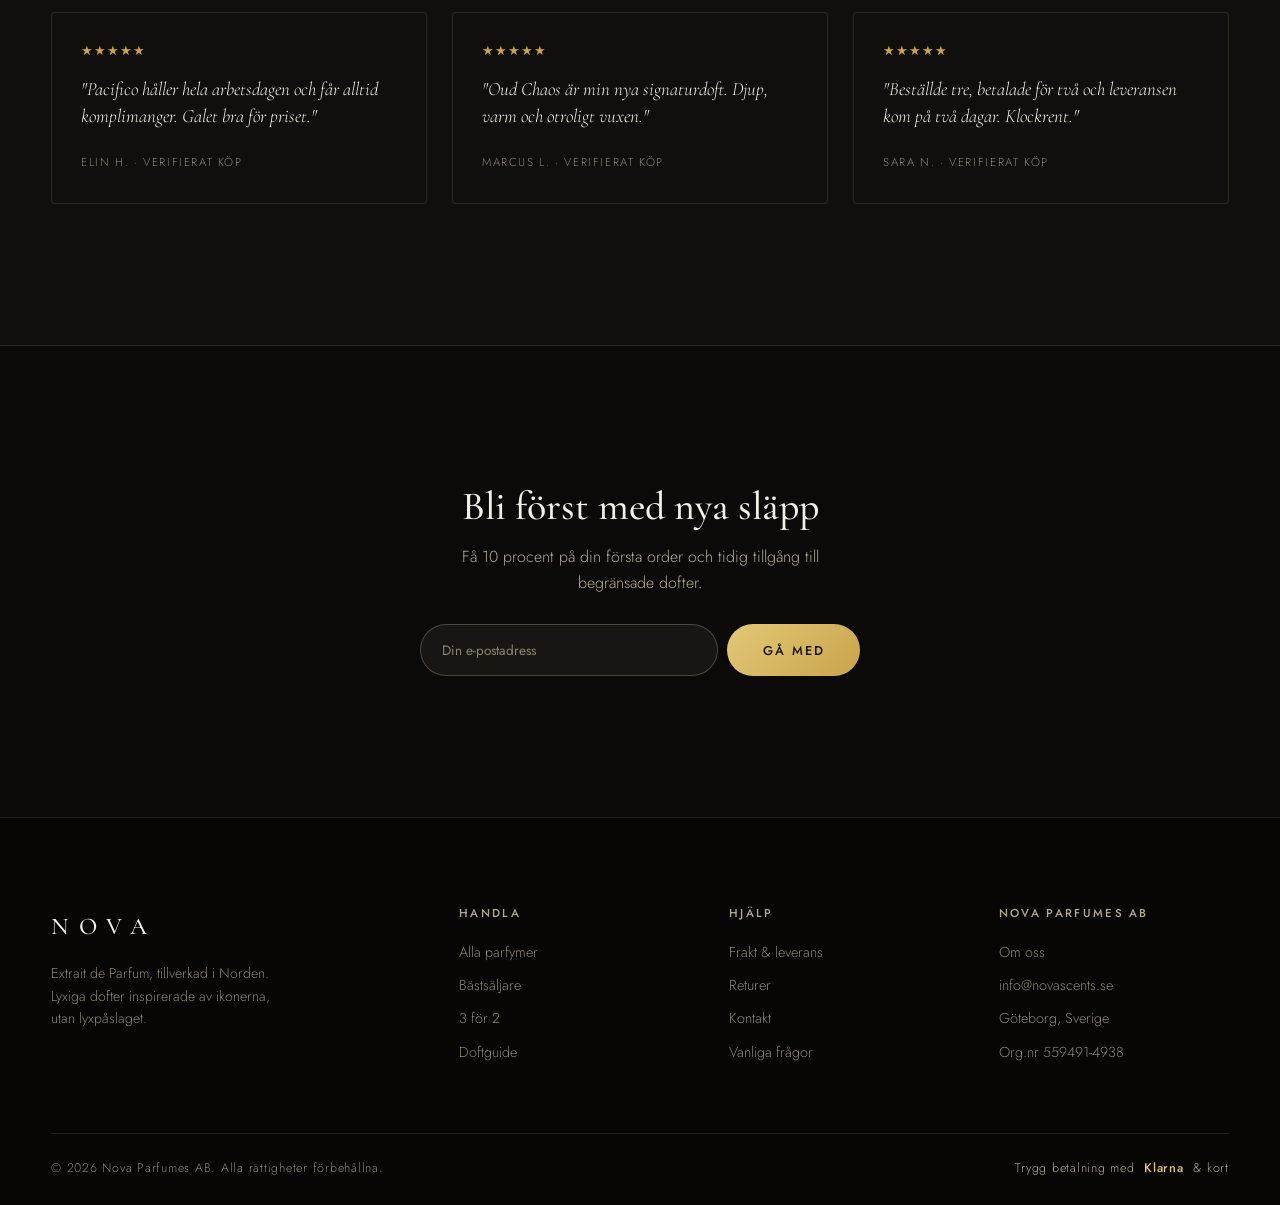
==== commit 87b3730b: "Hero: dim the light stream and add a seamless bottle backdrop - Toned down the WebGL shader (lower i" ====
--- a/prototype/index.html
+++ b/prototype/index.html
@@ -51,6 +51,10 @@
 <section class="hero">
   <div class="hero__bg"></div>
   <canvas class="hero__shader" id="heroCanvas" aria-hidden="true"></canvas>
+  <!-- TODO: swap each .bottle for a real cut-out bottle photo (transparent PNG) -->
+  <div class="hero__bottles" aria-hidden="true">
+    <div class="bottle b1"></div><div class="bottle b2"></div><div class="bottle b3"></div><div class="bottle b4"></div><div class="bottle b5"></div>
+  </div>
   <div class="hero__grain"></div>
   <div class="hero__vignette"></div>
   <div class="wrap hero__inner">
--- a/prototype/assets/site.css
+++ b/prototype/assets/site.css
@@ -142,7 +142,30 @@
    from the Three.js WebGLShader reference into a tiny dependency-free raw
    WebGL bootstrap (assets/hero-shader.js), recoloured from RGB neon to brand
    gold. Falls back to the .hero__bg gradient when WebGL is unavailable. */
-.hero__shader { position: absolute; inset: 0; z-index: -2; width: 100%; height: 100%; display: block; opacity: 0.92; }
+.hero__shader { position: absolute; inset: 0; z-index: -3; width: 100%; height: 100%; display: block; opacity: 0.55; }
+
+/* Bottle lineup emerging from the dark behind the wordmark. CSS-built dark-glass
+   placeholders that read as a seamless product backdrop; swap each .bottle for a
+   real cut-out bottle photo (transparent PNG) on the Shopify port. */
+.hero__bottles { position: absolute; left: 50%; bottom: 0; transform: translateX(-50%);
+  width: min(1120px, 96%); height: 46%; z-index: -2; pointer-events: none;
+  display: flex; align-items: flex-end; justify-content: center; gap: clamp(8px, 2.6vw, 40px);
+  opacity: 0.9; filter: blur(0.3px);
+  -webkit-mask-image: linear-gradient(to top, #000 26%, rgba(0,0,0,0.55) 60%, transparent 94%);
+  mask-image: linear-gradient(to top, #000 26%, rgba(0,0,0,0.55) 60%, transparent 94%); }
+.hero__bottles::before { content: ""; position: absolute; left: 0; right: 0; bottom: 0; height: 42%;
+  background: radial-gradient(60% 100% at 50% 100%, rgba(201,164,74,0.14), transparent 72%); }
+.bottle { position: relative; width: clamp(44px, 7.5vw, 100px); border-radius: 9px 9px 13px 13px;
+  background: linear-gradient(180deg, #2a2417 0%, #15110b 42%, #0a0806 100%);
+  box-shadow: inset 0 0 0 1px rgba(201,164,74,0.16), inset 9px 0 20px rgba(0,0,0,0.6), inset -11px 0 24px rgba(0,0,0,0.72); }
+.bottle::before { content: ""; position: absolute; inset: 0; border-radius: inherit;
+  background: linear-gradient(102deg, transparent 36%, rgba(227,200,120,0.20) 50%, transparent 63%); }
+.bottle::after { content: ""; position: absolute; top: -13px; left: 50%; transform: translateX(-50%);
+  width: 36%; height: 15px; border-radius: 4px 4px 2px 2px;
+  background: linear-gradient(180deg, #3a3220, #15110b); box-shadow: inset 0 0 0 1px rgba(201,164,74,0.18); }
+.bottle.b1 { height: 60%; } .bottle.b2 { height: 82%; } .bottle.b3 { height: 70%; }
+.bottle.b4 { height: 92%; } .bottle.b5 { height: 64%; }
+@media (max-width: 600px) { .bottle.b1, .bottle.b5 { display: none; } }
 .hero__grain { position: absolute; inset: 0; z-index: -1; pointer-events: none; opacity: 0.5;
   background-image: url("data:image/svg+xml,%3Csvg xmlns='http://www.w3.org/2000/svg' width='140' height='140'%3E%3Cfilter id='n'%3E%3CfeTurbulence type='fractalNoise' baseFrequency='0.85' numOctaves='2' stitchTiles='stitch'/%3E%3C/filter%3E%3Crect width='100%25' height='100%25' filter='url(%23n)' opacity='0.5'/%3E%3C/svg%3E"); }
 .hero__vignette { position: absolute; inset: 0; z-index: -1; pointer-events: none;
